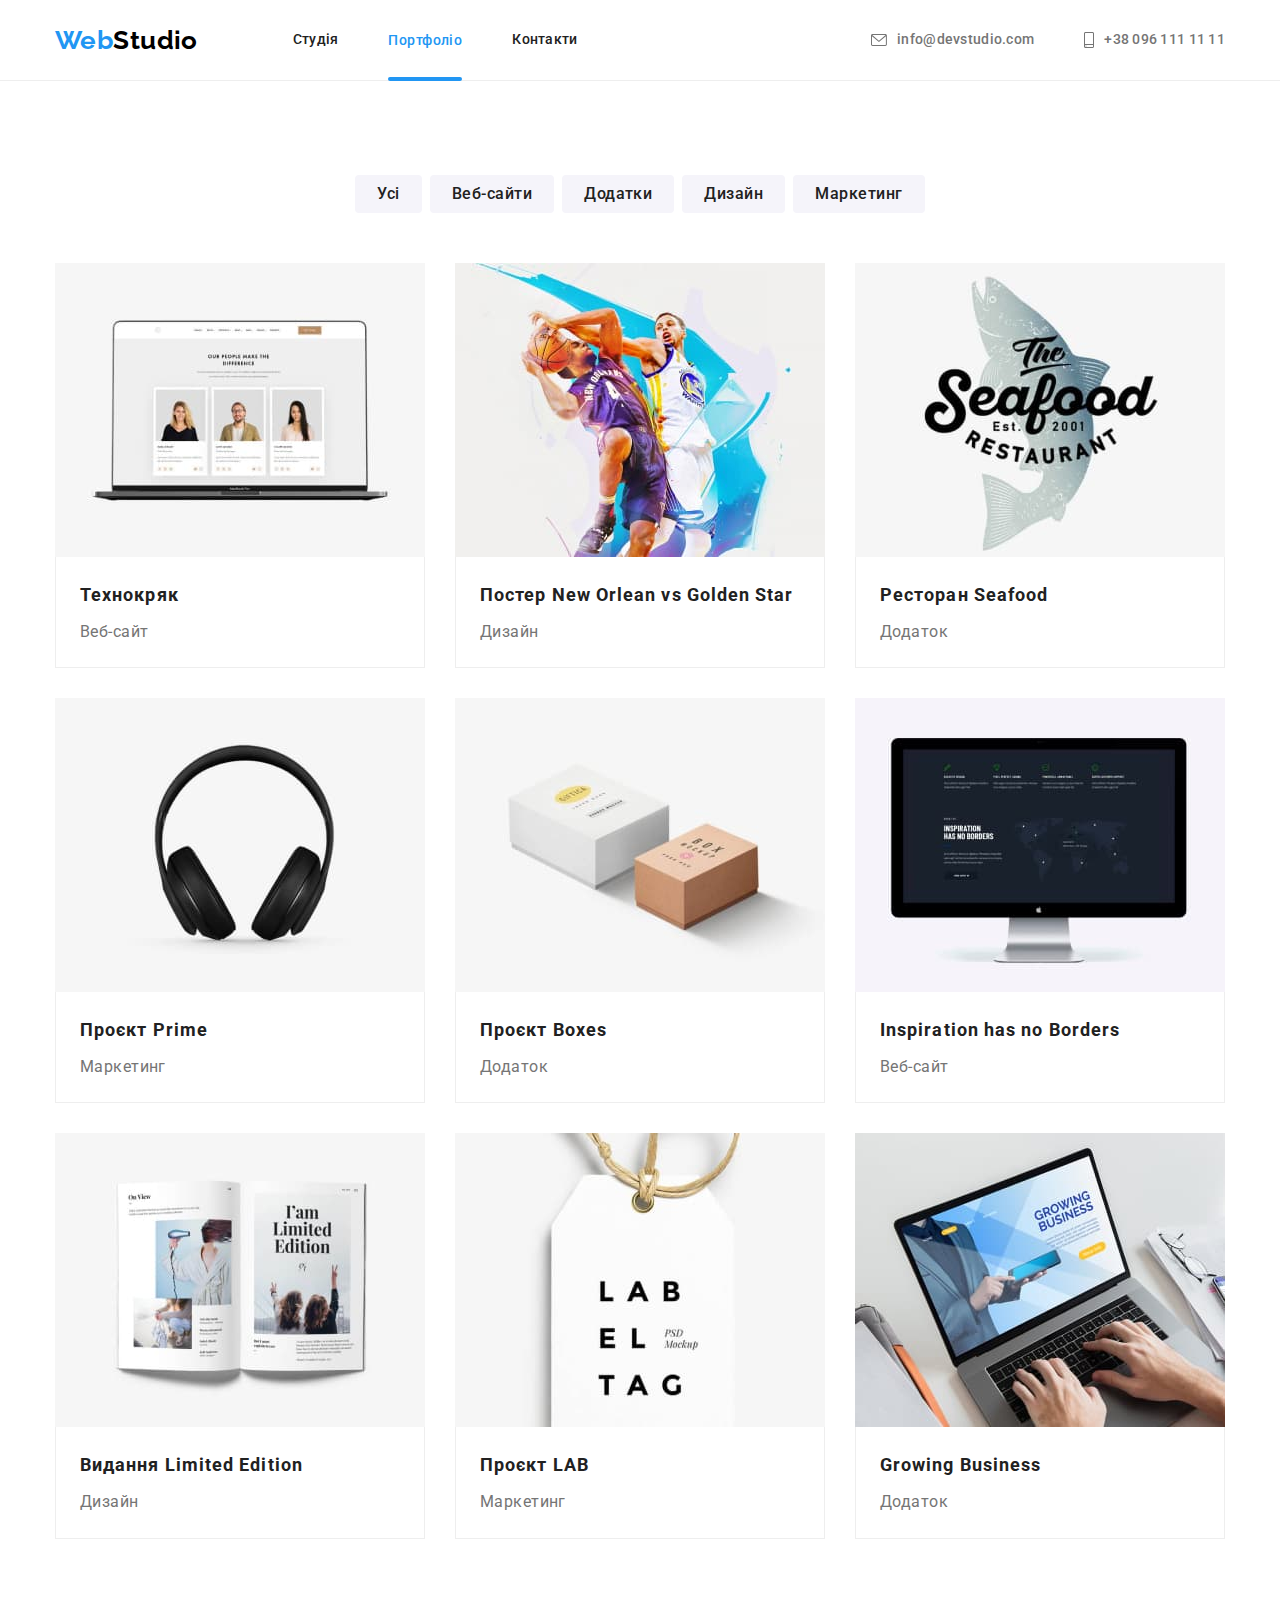
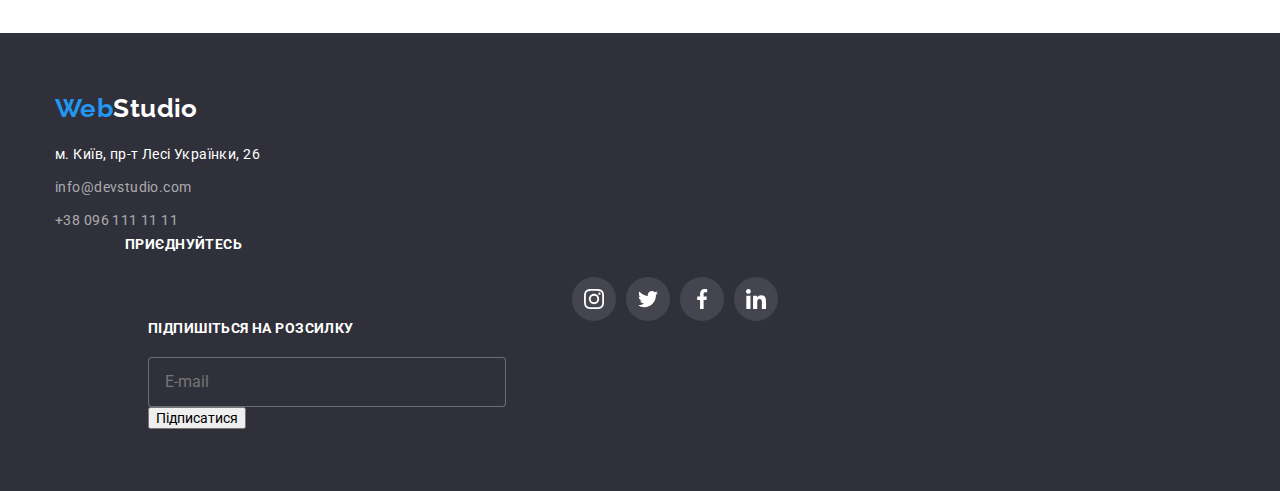
==== portfolio.html @ fa0023bf "mobile addeed" ====
<!DOCTYPE html>
<html lang="uk">
  <head>
    <meta charset="UTF-8" />
    <meta http-equiv="X-UA-Compatible" content="IE=edge" />
    <meta name="viewport" content="width=device-width, initial-scale=1.0" />
    <title>Портфоліо</title>
    <link rel="preconnect" href="https://fonts.googleapis.com" />
    <link rel="preconnect" href="https://fonts.gstatic.com" crossorigin />
    <link
      href="https://fonts.googleapis.com/css2?family=Raleway:wght@700&family=Roboto:wght@400;500;700;900&display=swap"
      rel="stylesheet"
    />
    <link
      rel="stylesheet"
      href="https://cdnjs.cloudflare.com/ajax/libs/modern-normalize/1.1.0/modern-normalize.min.css"
    />
    <link rel="stylesheet" href="./css/main.min.css" />
  </head>

  <body>
    <header class="header-border">
      <div class="container row">
        <nav class="row">
          <a lang="en" href="./index.html" class="logo logo-pad"
          >Web<span class="logo__part">Studio</span></a
          >
          <ul class="navigation list">
            <li class="navigation__item">
              <a href="./index.html" class="navigation__link link">Студія</a>
            </li>
            <li class="navigation__item">
              <a href="./portfolio.html" class="navigation__link--current link">Портфоліо</a>
            </li>
            <li class="navigation__item">
              <a href="#" class="navigation__link link">Контакти</a>
            </li>
          </ul>
        </nav>
        <ul class="list contacts">
          <li class="contacts__item">
            <a href="mailto:info@devstudio.com" class="contacts__link link"
              ><svg class="contacts__icon-envelope">
                <use href="./images/icons.svg#icon-envelope"></use>
                </svg>info@devstudio.com</a>
          </li>
          <li class="contacts__item">
            <a href="tel:+380961111111" class="contacts__link link"
              ><svg class="contacts__icon-smartphone">
                <use href="./images/icons.svg#icon-smartphone"></use>
                </svg>+38 096 111 11 11</a>
          </li>
        </ul>
      </div>
    </header>

    <!-- Main -->

    <main>
      <section class="portfolio-section">
        <div class="container">
          <h1 class="visually-hidden">Портфоліо</h1>

          <ul class="list btns-container">
            <li class="btns-container__btn-gap">
              <button type="button"class="btns-container__portf-btn">Усі</button>
            </li>
            <li class="btns-container__btn-gap">
              <button type="button"class="btns-container__portf-btn">Веб-сайти</button>
            </li>
            <li class="btns-container__btn-gap">
              <button type="button"class="btns-container__portf-btn">Додатки</button>
            </li>
            <li class="btns-container__btn-gap">
              <button type="button"class="btns-container__portf-btn">Дизайн</button>
            </li>
            <li class="btns-container__btn-gap">
              <button type="button"class="btns-container__portf-btn">Маркетинг</button>
            </li>
          </ul>
          <ul class="list cards-container">
            <li class="card-item">
              <a href="#" class="link portfolio-link">
                <div class="portfolio-thumb">
                  <img
                    src="./images/img-portfol/img-1.jpg"
                    alt="Фото проекту веб-сайта"
                    width="370"
                    class="no-gap"/>
                    <div class="portf-overlay">
                    <p>
                      Ресурс пропонує комплексні пропозиції з різним рівнем
                      функціоналу та сервісів. Все це дозволить відвідувачу
                      отримати вичерпні відомості про компанію чи приватну
                      особу.
                    </p></div>
                </div>

                <div class="item-text">
                  <h2 class="portfolio-title">Технокряк</h2>
                  <p class="descript">Веб-сайт</p>
                </div>
              </a>
            </li>
            <li class="card-item">
              <a href="#" class="link portfolio-link">
                <div class="portfolio-thumb">
                  <img
                    src="./images/img-portfol/img-2.jpg"
                    alt="Фото дизайну постера"
                    width="370"
                    class="no-gap"
                  />
                  <div class="portf-overlay">
                    <p>
                      Ресурс пропонує комплексні пропозиції з різним рівнем
                      функціоналу та сервісів. Все це дозволить відвідувачу
                      отримати вичерпні відомості про компанію чи приватну
                      особу.
                    </p>
                  </div>
                </div>
                <div class="item-text">
                  <h2 class="portfolio-title">
                    Постер <span lang="en">New Orlean vs Golden Star</span>
                  </h2>
                  <p class="descript">Дизайн</p>
                </div>
              </a>
            </li>
            <li class="card-item">
              <a href="#" class="link portfolio-link">
                <div class="portfolio-thumb">
                  <img
                    src="./images/img-portfol/img-3.jpg"
                    alt="Фото проекту додатка"
                    width="370"
                    class="no-gap"
                  />
                  <div class="portf-overlay">
                    <p>
                      Ресурс пропонує комплексні пропозиції з різним рівнем
                      функціоналу та сервісів. Все це дозволить відвідувачу
                      отримати вичерпні відомості про компанію чи приватну
                      особу.
                    </p>
                  </div>
                </div>
                <div class="item-text">
                  <h2 class="portfolio-title">
                    Ресторан <span lang="en">Seafood</span>
                  </h2>
                  <p class="descript">Додаток</p>
                </div>
              </a>
            </li>
            <li class="card-item">
              <a href="#" class="link portfolio-link">
                <div class="portfolio-thumb">
                  <img
                    src="./images/img-portfol/img-4.jpg"
                    alt="Фото проекту з маркетингу"
                    width="370"
                    class="no-gap"
                  />
                  <div class="portf-overlay">
                    <p>
                      Ресурс пропонує комплексні пропозиції з різним рівнем
                      функціоналу та сервісів. Все це дозволить відвідувачу
                      отримати вичерпні відомості про компанію чи приватну
                      особу.
                    </p>
                  </div>
                </div>
                <div class="item-text">
                  <h2 class="portfolio-title">
                    Проєкт <span lang="en">Prime</span>
                  </h2>
                  <p class="descript">Маркетинг</p>
                </div>
              </a>
            </li>
            <li class="card-item">
              <a href="#" class="link portfolio-link">
                <div class="portfolio-thumb">
                  <img
                    src="./images/img-portfol/img-5.jpg"
                    alt="Фото проекту додатка"
                    width="370"
                    class="no-gap"
                  />
                  <div class="portf-overlay">
                    <p>
                      Ресурс пропонує комплексні пропозиції з різним рівнем
                      функціоналу та сервісів. Все це дозволить відвідувачу
                      отримати вичерпні відомості про компанію чи приватну
                      особу.
                    </p>
                  </div>
                </div>
                <div class="item-text">
                  <h2 class="portfolio-title">
                    Проєкт <span lang="en">Boxes</span>
                  </h2>
                  <p class="descript">Додаток</p>
                </div>
              </a>
            </li>
            <li class="card-item">
              <a href="#" class="link portfolio-link">
                <div class="portfolio-thumb">
                  <img
                    src="./images/img-portfol/img-6.jpg"
                    alt="Фото проекту веб-сайта"
                    width="370"
                    class="no-gap"
                  />
                  <div class="portf-overlay">
                    <p>
                      Ресурс пропонує комплексні пропозиції з різним рівнем
                      функціоналу та сервісів. Все це дозволить відвідувачу
                      отримати вичерпні відомості про компанію чи приватну
                      особу.
                    </p>
                  </div>
                </div>
                <div class="item-text">
                  <h2 lang="en" class="portfolio-title">
                    Inspiration has no Borders
                  </h2>
                  <p class="descript">Веб-сайт</p>
                </div>
              </a>
            </li>
            <li class="card-item">
              <a href="#" class="link portfolio-link">
                <div class="portfolio-thumb">
                  <img
                    src="./images/img-portfol/img-7.jpg"
                    alt="Фото дизайну видання"
                    width="370"
                    class="no-gap"
                  />
                  <div class="portf-overlay">
                    <p>
                      Ресурс пропонує комплексні пропозиції з різним рівнем
                      функціоналу та сервісів. Все це дозволить відвідувачу
                      отримати вичерпні відомості про компанію чи приватну
                      особу.
                    </p>
                  </div>
                </div>
                <div class="item-text">
                  <h2 class="portfolio-title">
                    Видання <span lang="en">Limited Edition</span>
                  </h2>
                  <p class="descript">Дизайн</p>
                </div>
              </a>
            </li>
            <li class="card-item">
              <a href="#" class="link portfolio-link">
                <div class="portfolio-thumb">
                  <img
                    src="./images/img-portfol/img-8.jpg"
                    alt="Фото проекту з маркетингу"
                    width="370"
                    class="no-gap"
                  />
                  <div class="portf-overlay">
                    <p>
                      Ресурс пропонує комплексні пропозиції з різним рівнем
                      функціоналу та сервісів. Все це дозволить відвідувачу
                      отримати вичерпні відомості про компанію чи приватну
                      особу.
                    </p>
                  </div>
                </div>
                <div class="item-text">
                  <h2 class="portfolio-title">
                    Проєкт <span lang="en">LAB</span>
                  </h2>
                  <p class="descript">Маркетинг</p>
                </div>
              </a>
            </li>
            <li class="card-item">
              <a href="#" class="link portfolio-link">
                <div class="portfolio-thumb">
                  <img
                    src="./images/img-portfol/img-9.jpg"
                    alt="Фото проекту додатка"
                    width="370"
                    class="no-gap"
                  />
                  <div class="portf-overlay">
                    <p>
                      Ресурс пропонує комплексні пропозиції з різним рівнем
                      функціоналу та сервісів. Все це дозволить відвідувачу
                      отримати вичерпні відомості про компанію чи приватну
                      особу.
                    </p>
                  </div>
                </div>
                <div class="item-text">
                  <h2 lang="en" class="portfolio-title">Growing Business</h2>
                  <p class="descript">Додаток</p>
                </div>
              </a>
            </li>
          </ul>
        </div>
        <!-- Заховати заголовок -->
      </section>
    </main>

    <!-- Footer -->
    <footer class="footer-color">
      <div class="container footer-container">
        <div>
          <a lang="en" href="./index.html" class="logo logo-marg"
            >Web<span class="footer-logo-part">Studio</span></a
          >
          <address>
            <ul class="address-list list">
              <li class="address-list__address-marg">
                <a
                  href="https://goo.gl/maps/bjUWmCHVWKpBYmss7"
                  target="_blank"
                  rel="noopener noreferrer nofolow"
                  class="address-list__footer-address link"
                  >м. Київ, пр-т Лесі Українки, 26</a
                >
              </li>
              <li class="address-list__address-marg">
                <a href="mailto:info@devstudio.com" class="address-list__footer-contacts link"
                  >info@devstudio.com</a
                >
              </li>
              <li>
                <a href="tel:+380961111111" class="address-list__footer-contacts link"
                  >+38 096 111 11 11</a
                >
              </li>
            </ul>
          </address>
        </div>
        <div class="icons-position">
          <p class="icons-position__footer-text">приєднуйтесь</p>
          <ul class="icons-position__footer-icons list">
            <li>
              <a href="#" class="icons-position__footer-link"
                ><svg width="20px" height="20px">
                  <use href="./images/icons.svg#icon-instagram"></use></svg>
                </a>
            </li>

            <li>
              <a href="#" class="icons-position__footer-link"
                ><svg width="20px" height="20px">
                  <use href="./images/icons.svg#icon-twitter"></use></svg>
                </a>
            </li>

            <li>
              <a href="#" class="icons-position__footer-link"
                ><svg width="20px" height="20px">
                  <use href="./images/icons.svg#icon-facebook"></use></svg>
                </a>
            </li>

            <li>
              <a href="#" class="icons-position__footer-link"
                ><svg width="20px" height="20px">
                  <use href="./images/icons.svg#icon-linkedin"></use></svg>
                </a>
            </li>
          </ul>
        </div>
        <div class="footer-box">
          <form class="footer-form">
                
        <p class="footer-box__footform-text">підпишіться на розсилку</p>
        <input class="footer-box__footform-input" type="email" name="email" placeholder="E-mail">
    
      <div class="footer-box__sent-btn">
        <button class="footer-box__btn-footform" type="submit">Підписатися</button>
        <svg class="footer-box__sent-icon" width="24" height="24"><use href=./images/modal-icons.svg#icon-send></use></svg>
      </div> 
    
      </form>
        </div> 
      </div>
    </footer>
  </body>
</html>
---- css/main.min.css ----
body{background-color:#fff;color:#757575;font-family:"Roboto",sans-serif;font-size:14px;line-height:1.71;letter-spacing:.03em}.container{padding-left:15px;padding-right:15px;margin-left:auto;margin-right:auto}@media screen and (min-width: 768px){.container{width:768px}}@media screen and (min-width: 1200px){.container{width:1200px}}h1,h2,h3,h4,h5,h6,ul,p{margin:0;padding:0}.list{list-style:none}.link{text-decoration:none;-webkit-transition:color 250ms cubic-bezier(0.4, 0, 0.2, 1);transition:color 250ms cubic-bezier(0.4, 0, 0.2, 1)}.link:hover,.link:focus{color:#2196f3}.visually-hidden{position:absolute;white-space:nowrap;width:1px;height:1px;overflow:hidden;border:0;padding:0;clip:rect(0 0 0 0);-webkit-clip-path:inset(50%);clip-path:inset(50%);margin:-1px}.close-button,.icons-position__footer-icons,.client-link,.team-icons{display:-webkit-box;display:-ms-flexbox;display:flex;-webkit-box-pack:center;-ms-flex-pack:center;justify-content:center;-webkit-box-align:center;-ms-flex-align:center;align-items:center}@media(min-width: 480px){.container{width:480px}}@media screen and (min-width: 768px){.container{width:768px}}@media screen and (min-width: 1200px){.container{width:1200px}}@media screen and (max-width: 767px){.navigation{display:none}}@media screen and (min-width: 768px){.navigation{display:-webkit-box;display:-ms-flexbox;display:flex}.navigation__item:first-child{margin-left:95px}.navigation__item:not(:last-child){margin-right:50px}.navigation__link--current{color:#2196f3;font-weight:500;line-height:1.17;position:relative}.navigation__link--current::after{content:"";left:0;bottom:-1px;position:absolute;width:100%;height:4px;border-radius:2px;background-color:#2196f3}.navigation__link{color:#212121;font-weight:500;line-height:1.14;letter-spacing:.02em}.navigation__link,.navigation__link--current{padding-top:32px;padding-bottom:32px;display:block}}@media screen and (max-width: 1199px){.contacts{display:none}}@media screen and (min-width: 1200px){.contacts{display:-webkit-box;display:-ms-flexbox;display:flex;margin-left:auto;-webkit-box-align:center;-ms-flex-align:center;align-items:center}}.contacts__item+.contacts__item{margin-left:50px}.contacts__link{color:#757575;font-weight:500;line-height:1.14;letter-spacing:.02em;padding-top:32px;padding-bottom:32px;display:-webkit-box;display:-ms-flexbox;display:flex;-webkit-box-align:center;-ms-flex-align:center;align-items:center}.contacts__icon-envelope,.contacts__icon-smartphone{fill:#757575;margin-right:10px}.contacts__icon-envelope{width:16px;height:12px}.contacts__icon-smartphone{width:10px;height:16px}.contacts__link svg{-webkit-transition:fill 250ms cubic-bezier(0.4, 0, 0.2, 1);transition:fill 250ms cubic-bezier(0.4, 0, 0.2, 1)}.contacts__link:hover svg,.contacts__link:focus svg{fill:#2196f3}.header-border{border-bottom:1px solid #eee}.row{display:-webkit-box;display:-ms-flexbox;display:flex;-webkit-box-align:center;-ms-flex-align:center;align-items:center}.logo{color:#2196f3;font-family:"Raleway",sans-serif;font-size:26px;line-height:1.19;font-weight:700;text-decoration:none}.logo__pad{padding-top:24px;padding-bottom:25px}.logo-marg{display:inline-block;margin-bottom:20px}.logo__part{color:#000}.footer-logo-part{color:#fff}.hero__overlay{background-color:#c4c4c4;background-image:-webkit-gradient(linear, left top, right top, from(rgba(47, 48, 58, 0.4)), to(rgba(47, 48, 58, 0.4))),url(../images/img-studio/hero-img.jpg);background-image:linear-gradient(to right, rgba(47, 48, 58, 0.4), rgba(47, 48, 58, 0.4)),url(../images/img-studio/hero-img.jpg);background-size:cover;background-repeat:no-repeat;background-position:center;text-align:center;margin-left:auto;margin-right:auto;padding-top:118px;padding-bottom:118px;width:100%}@media screen and (min-width: 1200px){.hero__overlay{max-width:1600px;padding-top:200px;padding-bottom:200px}}.hero__title{color:#fff;font-weight:900;letter-spacing:.06em;text-transform:uppercase;margin-left:auto;margin-right:auto;font-size:26px;line-height:1.62;max-width:360px;margin-bottom:30px}@media screen and (min-width: 768px){.hero__title{max-width:360px}}@media screen and (min-width: 1200px){.hero__title{font-size:44px;line-height:1.36;max-width:696px}}.hero__button{display:inline-block;min-width:200px;border:none;border-radius:4px;padding:10px 24px;background-color:#2196f3;color:#fff;font-family:inherit;font-weight:700;letter-spacing:.06em;font-size:16px;line-height:1.88;cursor:pointer;-webkit-transition:background-color 250ms cubic-bezier(0.4, 0, 0.2, 1);transition:background-color 250ms cubic-bezier(0.4, 0, 0.2, 1)}@media screen and (min-width: 1200px){.hero__button{min-width:216px;padding:10px 32px}}hero__button:hover,hero__button:focus{background-color:#188ce8}.pref-section{padding-top:60px}@media screen and (min-width: 1200px){.pref-section{padding-top:94px}}.section-title{color:#212121;font-weight:700;text-align:center;font-size:28px;line-height:1.18}@media screen and (min-width: 1200px){.section-title{font-size:36px;line-height:1.17}}@media screen and (min-width: 768px){.pref-container{display:-webkit-box;display:-ms-flexbox;display:flex;-ms-flex-wrap:wrap;flex-wrap:wrap;margin:-15px}}@media screen and (min-width: 1200px){.pref-container{width:1200px}}@media screen and (max-width: 1199px){.pref-container{margin-bottom:60px}}@media screen and (min-width: 768px){.pref-container__item{-ms-flex-preferred-size:calc((100% - 60px)/2);flex-basis:calc((100% - 60px)/2);background-color:#fff;margin:15px}}@media screen and (min-width: 1200px){.pref-container__item{-ms-flex-preferred-size:calc((100% - 120px)/4);flex-basis:calc((100% - 120px)/4);background-color:#fff}}@media screen and (max-width: 767px){.pref-container__item:not(:last-child){margin-bottom:30px}}.pref-container__thumb{display:block;width:450px;height:120px;border-radius:4px;padding:25px 190px;margin-bottom:30px;background-color:#f5f4fa}@media screen and (min-width: 768px){.pref-container__thumb{padding:25px 142px;width:354px}}@media screen and (min-width: 1200px){.pref-container__thumb{padding:25px 100px;width:270px}}.pref-container__title{color:#212121;font-weight:700;line-height:1.14;text-transform:uppercase;margin-bottom:10px}@media screen and (max-width: 1199px){.act-section{display:none}}.section{padding-top:94px;padding-bottom:94px}.act-container{display:-webkit-box;display:-ms-flexbox;display:flex}.title-gap{margin-bottom:50px}.no-gap{display:block}.pics-descr{padding-top:30px;padding-bottom:30px}.act-item{-ms-flex-preferred-size:calc((100% - 60px)/3);flex-basis:calc((100% - 60px)/3)}.act-item:not(:last-child){margin-right:30px}.activity-thumb{position:relative}.activity-thumb::before{position:absolute;display:inline-block;content:"";height:70px;left:0;bottom:0;background-color:rgba(47,48,58,.8)}.overlay-text{position:absolute;left:0;bottom:0;width:100%;display:-webkit-box;display:-ms-flexbox;display:flex;-webkit-box-pack:center;-ms-flex-pack:center;justify-content:center;padding:27px;font-weight:700;line-height:1.17;text-transform:uppercase;color:#fff}.team-section{background-color:#f5f4fa;padding-top:94px;padding-bottom:94px}.pref-container__team-title,.pref-container__card-text{font-size:16px;line-height:1.19;text-align:center;margin:0}@media screen and (min-width: 768px){.pref-container__team-title,.pref-container__card-text{font-size:16px;line-height:1.17}}.pref-container__team-title__team-title,.pref-container__card-text__team-title{color:#212121;font-weight:500}.pref-container__team-title__card-shadow,.pref-container__card-text__card-shadow{-webkit-box-shadow:0px 1px 3px rgba(0,0,0,.12),0px 1px 1px rgba(0,0,0,.14),0px 2px 1px rgba(0,0,0,.2);box-shadow:0px 1px 3px rgba(0,0,0,.12),0px 1px 1px rgba(0,0,0,.14),0px 2px 1px rgba(0,0,0,.2);border-radius:0px 0px 4px 4px}.pref-container__team-title__card-text,.pref-container__card-text__card-text{margin-top:10px}.team-icons{gap:10px;margin-top:16px}.team-icons__social-link{display:block;width:44px;height:44px;fill:#afb1b8;border:none;border-radius:50%;padding:12px;-webkit-transition:fill 250ms cubic-bezier(0.4, 0, 0.2, 1),background-color 250ms cubic-bezier(0.4, 0, 0.2, 1);transition:fill 250ms cubic-bezier(0.4, 0, 0.2, 1),background-color 250ms cubic-bezier(0.4, 0, 0.2, 1)}.team-icons__social-link:hover,.team-icons__social-link:focus{background-color:#2196f3;fill:#fff}.clients-container{display:-webkit-box;display:-ms-flexbox;display:flex;-ms-flex-wrap:wrap;flex-wrap:wrap;-webkit-box-pack:center;-ms-flex-pack:center;justify-content:center;-webkit-box-align:center;-ms-flex-align:center;align-items:center;gap:30px}@media screen and (min-width: 1200px){.clients-container{-ms-flex-wrap:nowrap;flex-wrap:nowrap}}.client-link{fill:#afb1b8;padding:16px 32px;background-color:#fff;border-radius:4px;border:1px solid #afb1b8;-webkit-transition:fill 250ms cubic-bezier(0.4, 0, 0.2, 1),border-color 250ms cubic-bezier(0.4, 0, 0.2, 1);transition:fill 250ms cubic-bezier(0.4, 0, 0.2, 1),border-color 250ms cubic-bezier(0.4, 0, 0.2, 1);width:210px;height:92px}@media screen and (min-width: 768px){.client-link{width:226px;-ms-flex-wrap:wrap;flex-wrap:wrap}}@media screen and (min-width: 1200px){.client-link{width:170px}}.client-link:hover,.client-link:focus{fill:#2196f3;border-color:#2196f3}.footer-color{background-color:#2f303a;padding-top:60px;padding-bottom:60px}.footer-container{-webkit-box-align:baseline;-ms-flex-align:baseline;align-items:baseline}.address-list__address-marg{display:block;margin-bottom:9px}.address-list__footer-address{color:#fff;font-style:normal}.address-list__footer-contacts{color:rgba(255,255,255,.6);line-height:1.71;font-style:normal}.subsection-title{font-size:14px;line-height:1.14;font-weight:700;color:#212121;text-transform:uppercase}.icons-position{margin-left:70px}.icons-position__footer-text{text-transform:uppercase;font-weight:700;color:#fff;margin-bottom:20px}.icons-position__footer-icons{gap:10px;margin-top:16px}.icons-position__footer-link{display:block;width:44px;height:44px;fill:#fff;background-color:rgba(255,255,255,.1);border:none;border-radius:50%;padding:12px;-webkit-transition:background-color 250ms cubic-bezier(0.4, 0, 0.2, 1);transition:background-color 250ms cubic-bezier(0.4, 0, 0.2, 1)}.icons-position__footer-link:hover,.icons-position__footer-link:focus{background-color:#2196f3}.footer-box{margin-left:93px}.footer-box__footform-text{display:block;text-transform:uppercase;color:#fff;font-weight:700;line-height:1.14;margin-bottom:20px}.footer-box__footform-input{display:inline-block;width:358px;border-radius:4px;padding:14px 16px;font-size:16px;line-height:1.25;color:#fff;background-color:#2f303a;border:1px solid rgba(255,255,255,.3);-webkit-transition:outline 250ms cubic-bezier(0.4, 0, 0.2, 1),border-color 250ms cubic-bezier(0.4, 0, 0.2, 1);transition:outline 250ms cubic-bezier(0.4, 0, 0.2, 1),border-color 250ms cubic-bezier(0.4, 0, 0.2, 1)}.footer-box__footform-input:hover,.footer-box__footform-input:focus{background-color:#2f303a;color:#2196f3;border-color:#2196f3;outline:#2196f3}.footer-box__footform-input:placeholder{font-size:16px;line-height:1.25;color:rgba(255,255,255,.6)}.footer-box__sent-icon{fill:#fff;position:absolute;top:12px;right:28px}.footer-box__btn-footform:hover,.footer-box__btn-footform:focus{background-color:#188ce8}.backdrop{position:fixed;top:0;left:0;width:100%;height:100%;background-color:rgba(0,0,0,.2);opacity:1;-webkit-transform:scale(1);transform:scale(1);-webkit-transition:opacity 250ms cubic-bezier(0.4, 0, 0.2, 1),-webkit-transform 250ms cubic-bezier(0.4, 0, 0.2, 1);transition:opacity 250ms cubic-bezier(0.4, 0, 0.2, 1),-webkit-transform 250ms cubic-bezier(0.4, 0, 0.2, 1);transition:opacity 250ms cubic-bezier(0.4, 0, 0.2, 1),transform 250ms cubic-bezier(0.4, 0, 0.2, 1);transition:opacity 250ms cubic-bezier(0.4, 0, 0.2, 1),transform 250ms cubic-bezier(0.4, 0, 0.2, 1),-webkit-transform 250ms cubic-bezier(0.4, 0, 0.2, 1)}.backdrop.is-hidden{opacity:0;pointer-events:none;-webkit-transform:scale(0.3);transform:scale(0.3)}.modal{position:absolute;top:50%;left:50%;-webkit-transform:translate(-50%, -50%);transform:translate(-50%, -50%);min-width:528px;min-height:581px;border-radius:4px;padding:40px;background-color:#fff;-webkit-box-shadow:0px 1px 3px rgba(0,0,0,.12),0px 1px 1px rgba(0,0,0,.14),0px 2px 1px rgba(0,0,0,.2);box-shadow:0px 1px 3px rgba(0,0,0,.12),0px 1px 1px rgba(0,0,0,.14),0px 2px 1px rgba(0,0,0,.2)}.close-button{position:absolute;border-radius:50%;border-color:rgba(0,0,0,.1);cursor:pointer;height:30px;width:30px;top:8px;right:8px;background-color:rgba(0,0,0,0);-webkit-transition:fill 250ms cubic-bezier(0.4, 0, 0.2, 1);transition:fill 250ms cubic-bezier(0.4, 0, 0.2, 1)}.close-button:hover,.close-button:focus{fill:#2196f3}.form{width:448px;margin-left:auto;margin-right:auto;display:-webkit-box;display:-ms-flexbox;display:flex;-webkit-box-orient:vertical;-webkit-box-direction:normal;-ms-flex-direction:column;flex-direction:column}.form-title{display:block;font-weight:700;font-size:20px;line-height:1.15;text-align:center;margin-bottom:12px;color:#212121}.form-field{display:-webkit-box;display:-ms-flexbox;display:flex;-webkit-box-orient:vertical;-webkit-box-direction:normal;-ms-flex-direction:column;flex-direction:column}.form-label{margin-bottom:4px;margin-left:0;font-size:12px;line-height:1.17;letter-spacing:.01em;color:#757575}.input-wrap{position:relative;height:40px;margin-bottom:10px}.form-field input{position:relative;display:block;margin:0;width:448px;padding-top:11px;padding-bottom:11px;padding-left:42px;border-radius:4px;border:1px solid rgba(33,33,33,.2);-webkit-transition:border-color 250ms cubic-bezier(0.4, 0, 0.2, 1);transition:border-color 250ms cubic-bezier(0.4, 0, 0.2, 1);-webkit-transition:fill 250ms cubic-bezier(0.4, 0, 0.2, 1);transition:fill 250ms cubic-bezier(0.4, 0, 0.2, 1);margin-bottom:10px}.svg-item{position:absolute;top:50%;left:15px;-webkit-transform:translateY(-50%);transform:translateY(-50%);-webkit-transition:fill 250ms cubic-bezier(0.4, 0, 0.2, 1);transition:fill 250ms cubic-bezier(0.4, 0, 0.2, 1)}.form-field:hover input,.form-field:hover textarea,.form-field:focus-within input,.form-field:focus-within textarea{border-color:#2196f3;outline:#2196f3}.form-field:hover .svg-item,.form-field:focus-within .svg-item{fill:#2196f3;cursor:pointer}.textarea{display:block;padding:12px 16px;width:448px;height:120px;resize:none;font-size:12px;letter-spacing:.01em;border-radius:4px;border:1px solid rgba(33,33,33,.2);-webkit-transition:border-color 250ms cubic-bezier(0.4, 0, 0.2, 1);transition:border-color 250ms cubic-bezier(0.4, 0, 0.2, 1)}.form-field textarea::-webkit-input-placeholder{font-size:12px;line-height:1.17;letter-spacing:.01em;color:rgba(117,117,117,.5)}.form-field textarea::-moz-placeholder{font-size:12px;line-height:1.17;letter-spacing:.01em;color:rgba(117,117,117,.5)}.form-field textarea:-ms-input-placeholder{font-size:12px;line-height:1.17;letter-spacing:.01em;color:rgba(117,117,117,.5)}.form-field textarea::-ms-input-placeholder{font-size:12px;line-height:1.17;letter-spacing:.01em;color:rgba(117,117,117,.5)}.form-field textarea::placeholder{font-size:12px;line-height:1.17;letter-spacing:.01em;color:rgba(117,117,117,.5)}.check-field{display:-webkit-box;display:-ms-flexbox;display:flex;-webkit-box-align:center;-ms-flex-align:center;align-items:center;margin-left:0}.checkbox-label{display:-webkit-box;display:-ms-flexbox;display:flex;-webkit-box-align:center;-ms-flex-align:center;align-items:center;-ms-flex-preferred-size:448px;flex-basis:448px;margin:20px 15px 30px}.icon{display:inline-block;width:16px;height:15px}.checkbox+.icon{width:16px;height:15px;background-image:url("../images/img-studio/check-border.svg");background-size:contain;background-origin:border-box;margin-right:7px}.checkbox:checked+.icon{border-color:#2196f3;background-color:#2196f3;background-image:url("../images/img-studio/icon-check.svg");background-size:contain;background-origin:border-box;border-radius:2px;background-position:50% 50%}.agreement{color:#2196f3;margin-left:6px}.btn-submit{display:inline-block;min-width:200px;margin-left:auto;margin-right:auto;background-color:#2196f3;color:#fff;border:none;padding:10px 52px;font-weight:700;font-size:16px;line-height:1.87;text-align:center;letter-spacing:.06em;-webkit-box-shadow:0px 4px 4px rgba(0,0,0,.15);box-shadow:0px 4px 4px rgba(0,0,0,.15);border-radius:4px;cursor:pointer}.portfolio-section{padding-top:94px;padding-bottom:94px}.btns-container{display:-webkit-box;display:-ms-flexbox;display:flex;-webkit-box-pack:center;-ms-flex-pack:center;justify-content:center;margin-bottom:50px}.btns-container__btn-gap:not(:last-child){margin-right:8px}.btns-container__portf-btn{display:inline-block;background:#f5f4fa;color:#212121;font-family:inherit;font-weight:500;letter-spacing:.03em;font-size:16px;line-height:1.62;text-align:center;cursor:pointer;padding:6px 22px;border:none;border-radius:4px;-webkit-transition:color 250ms cubic-bezier(0.4, 0, 0.2, 1),background-color 250ms cubic-bezier(0.4, 0, 0.2, 1),-webkit-box-shadow 250ms cubic-bezier(0.4, 0, 0.2, 1);transition:color 250ms cubic-bezier(0.4, 0, 0.2, 1),background-color 250ms cubic-bezier(0.4, 0, 0.2, 1),-webkit-box-shadow 250ms cubic-bezier(0.4, 0, 0.2, 1);transition:color 250ms cubic-bezier(0.4, 0, 0.2, 1),background-color 250ms cubic-bezier(0.4, 0, 0.2, 1),box-shadow 250ms cubic-bezier(0.4, 0, 0.2, 1);transition:color 250ms cubic-bezier(0.4, 0, 0.2, 1),background-color 250ms cubic-bezier(0.4, 0, 0.2, 1),box-shadow 250ms cubic-bezier(0.4, 0, 0.2, 1),-webkit-box-shadow 250ms cubic-bezier(0.4, 0, 0.2, 1)}.btns-container__portf-btn:hover,.btns-container__portf-btn:focus{background-color:#2196f3;color:#fff;-webkit-box-shadow:0px 3px 1px rgba(0,0,0,.1),0px 1px 2px rgba(0,0,0,.08),0px 2px 2px rgba(0,0,0,.12);box-shadow:0px 3px 1px rgba(0,0,0,.1),0px 1px 2px rgba(0,0,0,.08),0px 2px 2px rgba(0,0,0,.12)}.cards-container{display:-webkit-box;display:-ms-flexbox;display:flex;-ms-flex-wrap:wrap;flex-wrap:wrap;padding:0;margin:0}.card-item{-ms-flex-preferred-size:370px;flex-basis:370px;margin-right:30px;margin-bottom:30px}.card-item:nth-child(3n){margin-right:0}.card-item:nth-last-child(-n+3){margin-bottom:0}.portfolio-thumb{position:relative;overflow:hidden}.portf-overlay{position:absolute;left:0;bottom:-100%;width:100%;height:100%;padding:63px 24px;font-size:18px;line-height:1.55;color:#fff;background-color:rgba(33,150,243,.9);-webkit-transform:translateY(100%);transform:translateY(100%);-webkit-transition:-webkit-transform 250ms cubic-bezier(0.4, 0, 0.2, 1);transition:-webkit-transform 250ms cubic-bezier(0.4, 0, 0.2, 1);transition:transform 250ms cubic-bezier(0.4, 0, 0.2, 1);transition:transform 250ms cubic-bezier(0.4, 0, 0.2, 1), -webkit-transform 250ms cubic-bezier(0.4, 0, 0.2, 1)}.portfolio-link{-webkit-transition:-webkit-box-shadow 250ms cubic-bezier(0.4, 0, 0.2, 1);transition:-webkit-box-shadow 250ms cubic-bezier(0.4, 0, 0.2, 1);transition:box-shadow 250ms cubic-bezier(0.4, 0, 0.2, 1);transition:box-shadow 250ms cubic-bezier(0.4, 0, 0.2, 1), -webkit-box-shadow 250ms cubic-bezier(0.4, 0, 0.2, 1)}.portfolio-link:hover,.portfolio-link:focus{display:block;-webkit-box-shadow:0px 1px 1px rgba(0,0,0,.12),0px 4px 4px rgba(0,0,0,.06),1px 4px 6px rgba(0,0,0,.16);box-shadow:0px 1px 1px rgba(0,0,0,.12),0px 4px 4px rgba(0,0,0,.06),1px 4px 6px rgba(0,0,0,.16)}.portfolio-link:hover .portf-overlay,.portfolio-link:focus .portf-overlay{-webkit-transform:translateY(0);transform:translateY(0);bottom:0}.item-text{padding:20px 24px;border:1px solid #eee;border-top:none}.portfolio-title{color:#212121;font-size:18px;line-height:2;font-weight:700;letter-spacing:.06em}.descript{color:#757575;font-size:16px;line-height:1.88;margin-top:4px}/*# sourceMappingURL=main.min.css.map */
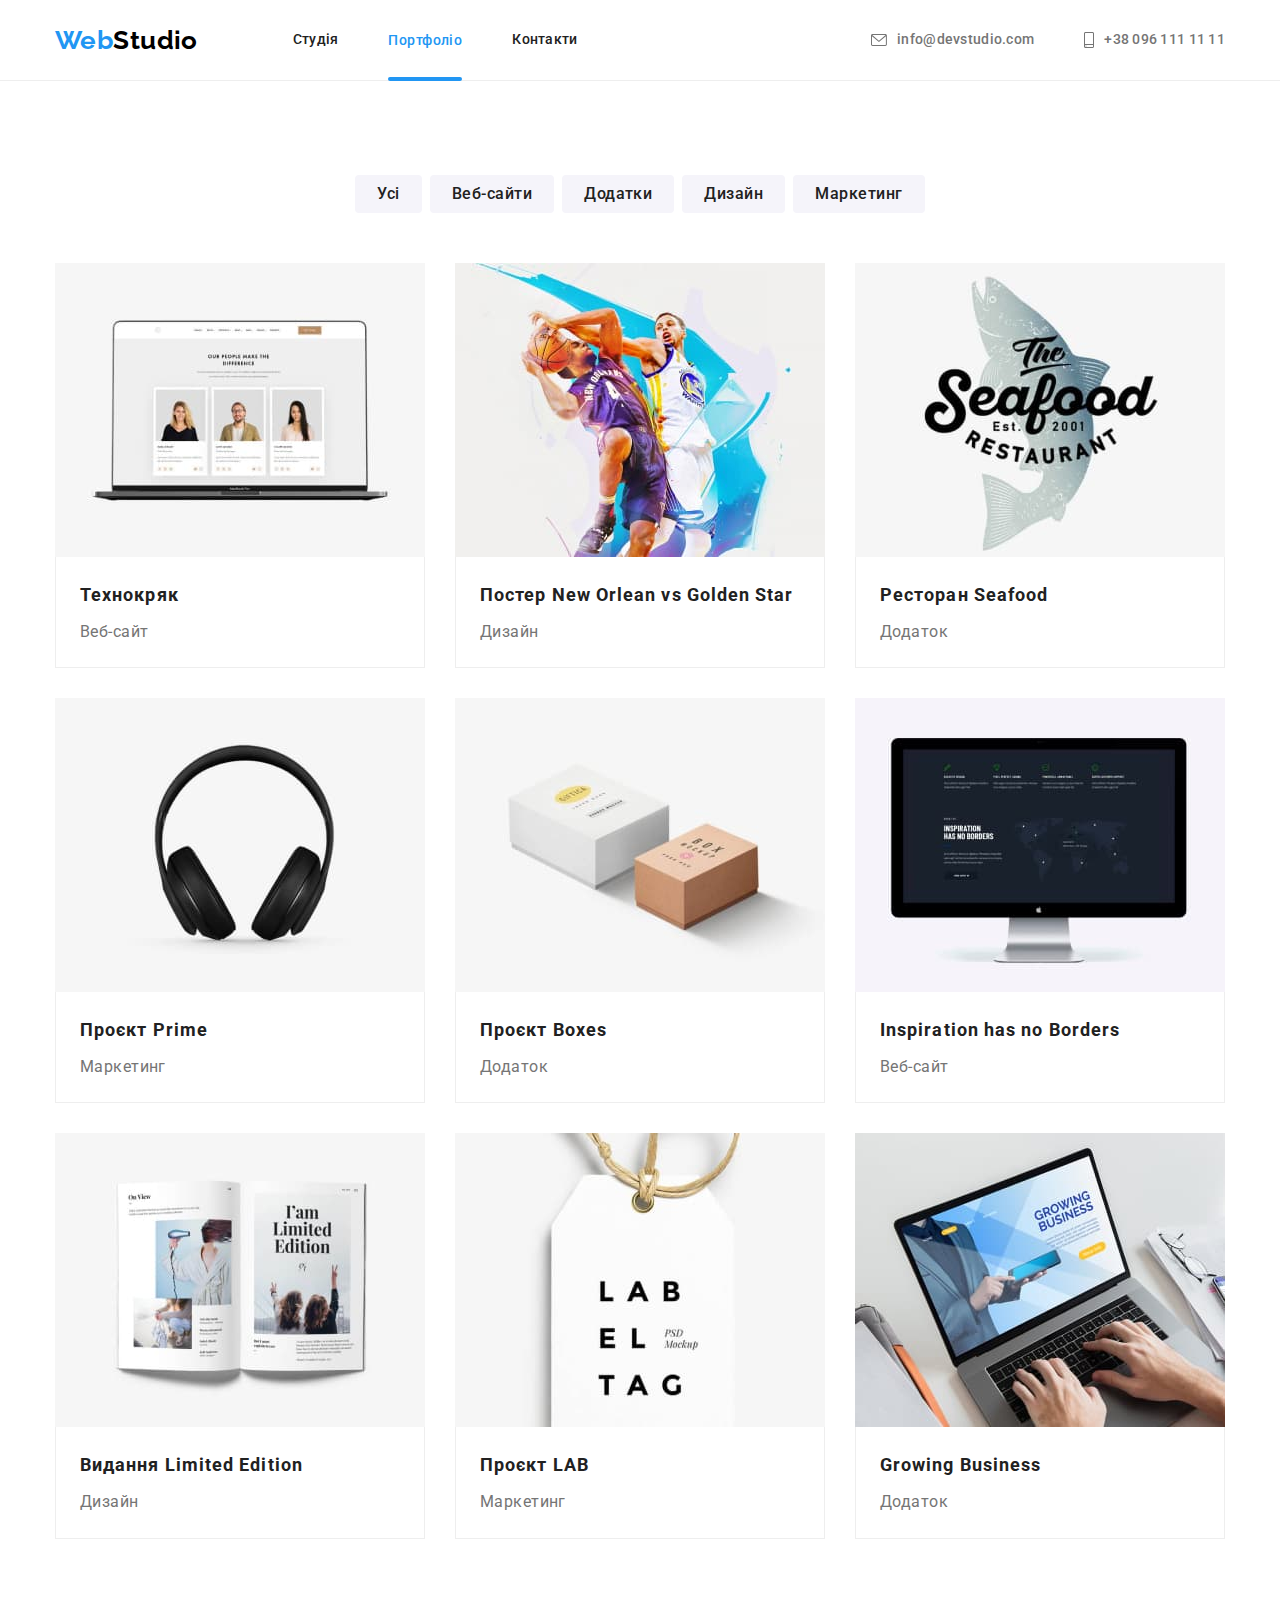
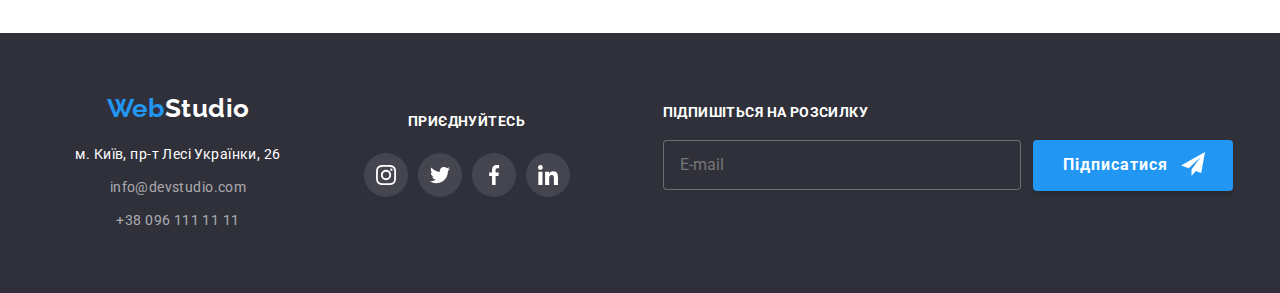
==== commit 4074cc3a: "adaptive addeed" ====
--- a/portfolio.html
+++ b/portfolio.html
@@ -85,7 +85,6 @@
                   <img
                     src="./images/img-portfol/img-1.jpg"
                     alt="Фото проекту веб-сайта"
-                    width="370"
                     class="no-gap"/>
                     <div class="portf-overlay">
                     <p>
@@ -108,7 +107,7 @@
                   <img
                     src="./images/img-portfol/img-2.jpg"
                     alt="Фото дизайну постера"
-                    width="370"
+                   
                     class="no-gap"
                   />
                   <div class="portf-overlay">
@@ -134,7 +133,7 @@
                   <img
                     src="./images/img-portfol/img-3.jpg"
                     alt="Фото проекту додатка"
-                    width="370"
+                    
                     class="no-gap"
                   />
                   <div class="portf-overlay">
@@ -160,7 +159,7 @@
                   <img
                     src="./images/img-portfol/img-4.jpg"
                     alt="Фото проекту з маркетингу"
-                    width="370"
+                    
                     class="no-gap"
                   />
                   <div class="portf-overlay">
@@ -186,7 +185,7 @@
                   <img
                     src="./images/img-portfol/img-5.jpg"
                     alt="Фото проекту додатка"
-                    width="370"
+                   
                     class="no-gap"
                   />
                   <div class="portf-overlay">
@@ -212,7 +211,7 @@
                   <img
                     src="./images/img-portfol/img-6.jpg"
                     alt="Фото проекту веб-сайта"
-                    width="370"
+                    
                     class="no-gap"
                   />
                   <div class="portf-overlay">
@@ -238,7 +237,7 @@
                   <img
                     src="./images/img-portfol/img-7.jpg"
                     alt="Фото дизайну видання"
-                    width="370"
+                    
                     class="no-gap"
                   />
                   <div class="portf-overlay">
@@ -264,7 +263,7 @@
                   <img
                     src="./images/img-portfol/img-8.jpg"
                     alt="Фото проекту з маркетингу"
-                    width="370"
+                    
                     class="no-gap"
                   />
                   <div class="portf-overlay">
@@ -290,7 +289,7 @@
                   <img
                     src="./images/img-portfol/img-9.jpg"
                     alt="Фото проекту додатка"
-                    width="370"
+                    
                     class="no-gap"
                   />
                   <div class="portf-overlay">
@@ -317,80 +316,83 @@
     <!-- Footer -->
     <footer class="footer-color">
       <div class="container footer-container">
-        <div>
-          <a lang="en" href="./index.html" class="logo logo-marg"
-            >Web<span class="footer-logo-part">Studio</span></a
-          >
-          <address>
-            <ul class="address-list list">
-              <li class="address-list__address-marg">
-                <a
-                  href="https://goo.gl/maps/bjUWmCHVWKpBYmss7"
-                  target="_blank"
-                  rel="noopener noreferrer nofolow"
-                  class="address-list__footer-address link"
-                  >м. Київ, пр-т Лесі Українки, 26</a
-                >
-              </li>
-              <li class="address-list__address-marg">
-                <a href="mailto:info@devstudio.com" class="address-list__footer-contacts link"
-                  >info@devstudio.com</a
-                >
-              </li>
-              <li>
-                <a href="tel:+380961111111" class="address-list__footer-contacts link"
-                  >+38 096 111 11 11</a
-                >
-              </li>
-            </ul>
-          </address>
+        <div class="tablet-flex">
+          <div class="footer-block">
+              <a lang="en" href="./index.html" class="logo logo-marg"
+                >Web<span class="footer-logo-part">Studio</span></a
+              >
+              <address>
+                <ul class="address-list list">
+                  <li class="address-list__address-marg">
+                    <a
+                      href="https://goo.gl/maps/bjUWmCHVWKpBYmss7"
+                      target="_blank"
+                      rel="noopener noreferrer nofolow"
+                      class="address-list__footer-address link"
+                      >м. Київ, пр-т Лесі Українки, 26</a
+                    >
+                  </li>
+                  <li class="address-list__address-marg">
+                    <a href="mailto:info@devstudio.com" class="address-list__footer-contacts link"
+                      >info@devstudio.com</a
+                    >
+                  </li>
+                  <li>
+                    <a href="tel:+380961111111" class="address-list__footer-contacts link"
+                      >+38 096 111 11 11</a
+                    >
+                  </li>
+                </ul>
+              </address>
+          </div>
+            <div class="icons-position">  
+              <p class="icons-position__footer-text">приєднуйтесь</p>
+              <ul class="icons-position__footer-icons list">
+                <li>
+                  <a href="#" class="icons-position__footer-link"
+                    ><svg width="20px" height="20px">
+                      <use
+                        href="./images/icons.svg#icon-instagram"
+                      ></use></svg></a>
+                </li>
+    
+                <li>
+                  <a href="#" class="icons-position__footer-link"
+                    ><svg width="20px" height="20px">
+                      <use href="./images/icons.svg#icon-twitter"></use></svg></a>
+                </li>
+    
+                <li>
+                  <a href="#" class="icons-position__footer-link"
+                    ><svg width="20px" height="20px">
+                      <use href="./images/icons.svg#icon-facebook"></use></svg></a>
+                </li>
+    
+                <li>
+                  <a href="#" class="icons-position__footer-link"
+                    ><svg width="20px" height="20px">
+                      <use href="./images/icons.svg#icon-linkedin"></use></svg></a>
+                </li>
+              </ul>
+            </div>
         </div>
-        <div class="icons-position">
-          <p class="icons-position__footer-text">приєднуйтесь</p>
-          <ul class="icons-position__footer-icons list">
-            <li>
-              <a href="#" class="icons-position__footer-link"
-                ><svg width="20px" height="20px">
-                  <use href="./images/icons.svg#icon-instagram"></use></svg>
-                </a>
-            </li>
-
-            <li>
-              <a href="#" class="icons-position__footer-link"
-                ><svg width="20px" height="20px">
-                  <use href="./images/icons.svg#icon-twitter"></use></svg>
-                </a>
-            </li>
-
-            <li>
-              <a href="#" class="icons-position__footer-link"
-                ><svg width="20px" height="20px">
-                  <use href="./images/icons.svg#icon-facebook"></use></svg>
-                </a>
-            </li>
-
-            <li>
-              <a href="#" class="icons-position__footer-link"
-                ><svg width="20px" height="20px">
-                  <use href="./images/icons.svg#icon-linkedin"></use></svg>
-                </a>
-            </li>
-          </ul>
-        </div>
-        <div class="footer-box">
-          <form class="footer-form">
-                
-        <p class="footer-box__footform-text">підпишіться на розсилку</p>
-        <input class="footer-box__footform-input" type="email" name="email" placeholder="E-mail">
-    
-      <div class="footer-box__sent-btn">
-        <button class="footer-box__btn-footform" type="submit">Підписатися</button>
-        <svg class="footer-box__sent-icon" width="24" height="24"><use href=./images/modal-icons.svg#icon-send></use></svg>
-      </div> 
-    
-      </form>
+        <form class="footer-box">
+            
+          <p class="footer-box__footform-text">підпишіться на розсилку</p>
+          <div class="footer-box__flex"><input class="footer-box__footform-input" type="email" name="email" placeholder="E-mail">
+      
+            <div class="footer-box__sent-btn">
+          <button class="footer-box__btn-footform" type="submit">Підписатися</button>
+          <svg class="footer-box__sent-icon" width="24" height="24"><use href=./images/modal-icons.svg#icon-send></use></svg>
+            </div>
+          </div>
+          
+        </form>
+
         </div> 
-      </div>
+      
+
     </footer>
+
   </body>
 </html>
--- a/css/main.min.css
+++ b/css/main.min.css
@@ -1 +1 @@
-body{background-color:#fff;color:#757575;font-family:"Roboto",sans-serif;font-size:14px;line-height:1.71;letter-spacing:.03em}.container{padding-left:15px;padding-right:15px;margin-left:auto;margin-right:auto}@media screen and (min-width: 768px){.container{width:768px}}@media screen and (min-width: 1200px){.container{width:1200px}}h1,h2,h3,h4,h5,h6,ul,p{margin:0;padding:0}.list{list-style:none}.link{text-decoration:none;-webkit-transition:color 250ms cubic-bezier(0.4, 0, 0.2, 1);transition:color 250ms cubic-bezier(0.4, 0, 0.2, 1)}.link:hover,.link:focus{color:#2196f3}.visually-hidden{position:absolute;white-space:nowrap;width:1px;height:1px;overflow:hidden;border:0;padding:0;clip:rect(0 0 0 0);-webkit-clip-path:inset(50%);clip-path:inset(50%);margin:-1px}.close-button,.icons-position__footer-icons,.client-link,.team-icons{display:-webkit-box;display:-ms-flexbox;display:flex;-webkit-box-pack:center;-ms-flex-pack:center;justify-content:center;-webkit-box-align:center;-ms-flex-align:center;align-items:center}@media(min-width: 480px){.container{width:480px}}@media screen and (min-width: 768px){.container{width:768px}}@media screen and (min-width: 1200px){.container{width:1200px}}@media screen and (max-width: 767px){.navigation{display:none}}@media screen and (min-width: 768px){.navigation{display:-webkit-box;display:-ms-flexbox;display:flex}.navigation__item:first-child{margin-left:95px}.navigation__item:not(:last-child){margin-right:50px}.navigation__link--current{color:#2196f3;font-weight:500;line-height:1.17;position:relative}.navigation__link--current::after{content:"";left:0;bottom:-1px;position:absolute;width:100%;height:4px;border-radius:2px;background-color:#2196f3}.navigation__link{color:#212121;font-weight:500;line-height:1.14;letter-spacing:.02em}.navigation__link,.navigation__link--current{padding-top:32px;padding-bottom:32px;display:block}}@media screen and (max-width: 1199px){.contacts{display:none}}@media screen and (min-width: 1200px){.contacts{display:-webkit-box;display:-ms-flexbox;display:flex;margin-left:auto;-webkit-box-align:center;-ms-flex-align:center;align-items:center}}.contacts__item+.contacts__item{margin-left:50px}.contacts__link{color:#757575;font-weight:500;line-height:1.14;letter-spacing:.02em;padding-top:32px;padding-bottom:32px;display:-webkit-box;display:-ms-flexbox;display:flex;-webkit-box-align:center;-ms-flex-align:center;align-items:center}.contacts__icon-envelope,.contacts__icon-smartphone{fill:#757575;margin-right:10px}.contacts__icon-envelope{width:16px;height:12px}.contacts__icon-smartphone{width:10px;height:16px}.contacts__link svg{-webkit-transition:fill 250ms cubic-bezier(0.4, 0, 0.2, 1);transition:fill 250ms cubic-bezier(0.4, 0, 0.2, 1)}.contacts__link:hover svg,.contacts__link:focus svg{fill:#2196f3}.header-border{border-bottom:1px solid #eee}.row{display:-webkit-box;display:-ms-flexbox;display:flex;-webkit-box-align:center;-ms-flex-align:center;align-items:center}.logo{color:#2196f3;font-family:"Raleway",sans-serif;font-size:26px;line-height:1.19;font-weight:700;text-decoration:none}.logo__pad{padding-top:24px;padding-bottom:25px}.logo-marg{display:inline-block;margin-bottom:20px}.logo__part{color:#000}.footer-logo-part{color:#fff}.hero__overlay{background-color:#c4c4c4;background-image:-webkit-gradient(linear, left top, right top, from(rgba(47, 48, 58, 0.4)), to(rgba(47, 48, 58, 0.4))),url(../images/img-studio/hero-img.jpg);background-image:linear-gradient(to right, rgba(47, 48, 58, 0.4), rgba(47, 48, 58, 0.4)),url(../images/img-studio/hero-img.jpg);background-size:cover;background-repeat:no-repeat;background-position:center;text-align:center;margin-left:auto;margin-right:auto;padding-top:118px;padding-bottom:118px;width:100%}@media screen and (min-width: 1200px){.hero__overlay{max-width:1600px;padding-top:200px;padding-bottom:200px}}.hero__title{color:#fff;font-weight:900;letter-spacing:.06em;text-transform:uppercase;margin-left:auto;margin-right:auto;font-size:26px;line-height:1.62;max-width:360px;margin-bottom:30px}@media screen and (min-width: 768px){.hero__title{max-width:360px}}@media screen and (min-width: 1200px){.hero__title{font-size:44px;line-height:1.36;max-width:696px}}.hero__button{display:inline-block;min-width:200px;border:none;border-radius:4px;padding:10px 24px;background-color:#2196f3;color:#fff;font-family:inherit;font-weight:700;letter-spacing:.06em;font-size:16px;line-height:1.88;cursor:pointer;-webkit-transition:background-color 250ms cubic-bezier(0.4, 0, 0.2, 1);transition:background-color 250ms cubic-bezier(0.4, 0, 0.2, 1)}@media screen and (min-width: 1200px){.hero__button{min-width:216px;padding:10px 32px}}hero__button:hover,hero__button:focus{background-color:#188ce8}.pref-section{padding-top:60px}@media screen and (min-width: 1200px){.pref-section{padding-top:94px}}.section-title{color:#212121;font-weight:700;text-align:center;font-size:28px;line-height:1.18}@media screen and (min-width: 1200px){.section-title{font-size:36px;line-height:1.17}}@media screen and (min-width: 768px){.pref-container{display:-webkit-box;display:-ms-flexbox;display:flex;-ms-flex-wrap:wrap;flex-wrap:wrap;margin:-15px}}@media screen and (min-width: 1200px){.pref-container{width:1200px}}@media screen and (max-width: 1199px){.pref-container{margin-bottom:60px}}@media screen and (min-width: 768px){.pref-container__item{-ms-flex-preferred-size:calc((100% - 60px)/2);flex-basis:calc((100% - 60px)/2);background-color:#fff;margin:15px}}@media screen and (min-width: 1200px){.pref-container__item{-ms-flex-preferred-size:calc((100% - 120px)/4);flex-basis:calc((100% - 120px)/4);background-color:#fff}}@media screen and (max-width: 767px){.pref-container__item:not(:last-child){margin-bottom:30px}}.pref-container__thumb{display:block;width:450px;height:120px;border-radius:4px;padding:25px 190px;margin-bottom:30px;background-color:#f5f4fa}@media screen and (min-width: 768px){.pref-container__thumb{padding:25px 142px;width:354px}}@media screen and (min-width: 1200px){.pref-container__thumb{padding:25px 100px;width:270px}}.pref-container__title{color:#212121;font-weight:700;line-height:1.14;text-transform:uppercase;margin-bottom:10px}@media screen and (max-width: 1199px){.act-section{display:none}}.section{padding-top:94px;padding-bottom:94px}.act-container{display:-webkit-box;display:-ms-flexbox;display:flex}.title-gap{margin-bottom:50px}.no-gap{display:block}.pics-descr{padding-top:30px;padding-bottom:30px}.act-item{-ms-flex-preferred-size:calc((100% - 60px)/3);flex-basis:calc((100% - 60px)/3)}.act-item:not(:last-child){margin-right:30px}.activity-thumb{position:relative}.activity-thumb::before{position:absolute;display:inline-block;content:"";height:70px;left:0;bottom:0;background-color:rgba(47,48,58,.8)}.overlay-text{position:absolute;left:0;bottom:0;width:100%;display:-webkit-box;display:-ms-flexbox;display:flex;-webkit-box-pack:center;-ms-flex-pack:center;justify-content:center;padding:27px;font-weight:700;line-height:1.17;text-transform:uppercase;color:#fff}.team-section{background-color:#f5f4fa;padding-top:94px;padding-bottom:94px}.pref-container__team-title,.pref-container__card-text{font-size:16px;line-height:1.19;text-align:center;margin:0}@media screen and (min-width: 768px){.pref-container__team-title,.pref-container__card-text{font-size:16px;line-height:1.17}}.pref-container__team-title__team-title,.pref-container__card-text__team-title{color:#212121;font-weight:500}.pref-container__team-title__card-shadow,.pref-container__card-text__card-shadow{-webkit-box-shadow:0px 1px 3px rgba(0,0,0,.12),0px 1px 1px rgba(0,0,0,.14),0px 2px 1px rgba(0,0,0,.2);box-shadow:0px 1px 3px rgba(0,0,0,.12),0px 1px 1px rgba(0,0,0,.14),0px 2px 1px rgba(0,0,0,.2);border-radius:0px 0px 4px 4px}.pref-container__team-title__card-text,.pref-container__card-text__card-text{margin-top:10px}.team-icons{gap:10px;margin-top:16px}.team-icons__social-link{display:block;width:44px;height:44px;fill:#afb1b8;border:none;border-radius:50%;padding:12px;-webkit-transition:fill 250ms cubic-bezier(0.4, 0, 0.2, 1),background-color 250ms cubic-bezier(0.4, 0, 0.2, 1);transition:fill 250ms cubic-bezier(0.4, 0, 0.2, 1),background-color 250ms cubic-bezier(0.4, 0, 0.2, 1)}.team-icons__social-link:hover,.team-icons__social-link:focus{background-color:#2196f3;fill:#fff}.clients-container{display:-webkit-box;display:-ms-flexbox;display:flex;-ms-flex-wrap:wrap;flex-wrap:wrap;-webkit-box-pack:center;-ms-flex-pack:center;justify-content:center;-webkit-box-align:center;-ms-flex-align:center;align-items:center;gap:30px}@media screen and (min-width: 1200px){.clients-container{-ms-flex-wrap:nowrap;flex-wrap:nowrap}}.client-link{fill:#afb1b8;padding:16px 32px;background-color:#fff;border-radius:4px;border:1px solid #afb1b8;-webkit-transition:fill 250ms cubic-bezier(0.4, 0, 0.2, 1),border-color 250ms cubic-bezier(0.4, 0, 0.2, 1);transition:fill 250ms cubic-bezier(0.4, 0, 0.2, 1),border-color 250ms cubic-bezier(0.4, 0, 0.2, 1);width:210px;height:92px}@media screen and (min-width: 768px){.client-link{width:226px;-ms-flex-wrap:wrap;flex-wrap:wrap}}@media screen and (min-width: 1200px){.client-link{width:170px}}.client-link:hover,.client-link:focus{fill:#2196f3;border-color:#2196f3}.footer-color{background-color:#2f303a;padding-top:60px;padding-bottom:60px}.footer-container{-webkit-box-align:baseline;-ms-flex-align:baseline;align-items:baseline}.address-list__address-marg{display:block;margin-bottom:9px}.address-list__footer-address{color:#fff;font-style:normal}.address-list__footer-contacts{color:rgba(255,255,255,.6);line-height:1.71;font-style:normal}.subsection-title{font-size:14px;line-height:1.14;font-weight:700;color:#212121;text-transform:uppercase}.icons-position{margin-left:70px}.icons-position__footer-text{text-transform:uppercase;font-weight:700;color:#fff;margin-bottom:20px}.icons-position__footer-icons{gap:10px;margin-top:16px}.icons-position__footer-link{display:block;width:44px;height:44px;fill:#fff;background-color:rgba(255,255,255,.1);border:none;border-radius:50%;padding:12px;-webkit-transition:background-color 250ms cubic-bezier(0.4, 0, 0.2, 1);transition:background-color 250ms cubic-bezier(0.4, 0, 0.2, 1)}.icons-position__footer-link:hover,.icons-position__footer-link:focus{background-color:#2196f3}.footer-box{margin-left:93px}.footer-box__footform-text{display:block;text-transform:uppercase;color:#fff;font-weight:700;line-height:1.14;margin-bottom:20px}.footer-box__footform-input{display:inline-block;width:358px;border-radius:4px;padding:14px 16px;font-size:16px;line-height:1.25;color:#fff;background-color:#2f303a;border:1px solid rgba(255,255,255,.3);-webkit-transition:outline 250ms cubic-bezier(0.4, 0, 0.2, 1),border-color 250ms cubic-bezier(0.4, 0, 0.2, 1);transition:outline 250ms cubic-bezier(0.4, 0, 0.2, 1),border-color 250ms cubic-bezier(0.4, 0, 0.2, 1)}.footer-box__footform-input:hover,.footer-box__footform-input:focus{background-color:#2f303a;color:#2196f3;border-color:#2196f3;outline:#2196f3}.footer-box__footform-input:placeholder{font-size:16px;line-height:1.25;color:rgba(255,255,255,.6)}.footer-box__sent-icon{fill:#fff;position:absolute;top:12px;right:28px}.footer-box__btn-footform:hover,.footer-box__btn-footform:focus{background-color:#188ce8}.backdrop{position:fixed;top:0;left:0;width:100%;height:100%;background-color:rgba(0,0,0,.2);opacity:1;-webkit-transform:scale(1);transform:scale(1);-webkit-transition:opacity 250ms cubic-bezier(0.4, 0, 0.2, 1),-webkit-transform 250ms cubic-bezier(0.4, 0, 0.2, 1);transition:opacity 250ms cubic-bezier(0.4, 0, 0.2, 1),-webkit-transform 250ms cubic-bezier(0.4, 0, 0.2, 1);transition:opacity 250ms cubic-bezier(0.4, 0, 0.2, 1),transform 250ms cubic-bezier(0.4, 0, 0.2, 1);transition:opacity 250ms cubic-bezier(0.4, 0, 0.2, 1),transform 250ms cubic-bezier(0.4, 0, 0.2, 1),-webkit-transform 250ms cubic-bezier(0.4, 0, 0.2, 1)}.backdrop.is-hidden{opacity:0;pointer-events:none;-webkit-transform:scale(0.3);transform:scale(0.3)}.modal{position:absolute;top:50%;left:50%;-webkit-transform:translate(-50%, -50%);transform:translate(-50%, -50%);min-width:528px;min-height:581px;border-radius:4px;padding:40px;background-color:#fff;-webkit-box-shadow:0px 1px 3px rgba(0,0,0,.12),0px 1px 1px rgba(0,0,0,.14),0px 2px 1px rgba(0,0,0,.2);box-shadow:0px 1px 3px rgba(0,0,0,.12),0px 1px 1px rgba(0,0,0,.14),0px 2px 1px rgba(0,0,0,.2)}.close-button{position:absolute;border-radius:50%;border-color:rgba(0,0,0,.1);cursor:pointer;height:30px;width:30px;top:8px;right:8px;background-color:rgba(0,0,0,0);-webkit-transition:fill 250ms cubic-bezier(0.4, 0, 0.2, 1);transition:fill 250ms cubic-bezier(0.4, 0, 0.2, 1)}.close-button:hover,.close-button:focus{fill:#2196f3}.form{width:448px;margin-left:auto;margin-right:auto;display:-webkit-box;display:-ms-flexbox;display:flex;-webkit-box-orient:vertical;-webkit-box-direction:normal;-ms-flex-direction:column;flex-direction:column}.form-title{display:block;font-weight:700;font-size:20px;line-height:1.15;text-align:center;margin-bottom:12px;color:#212121}.form-field{display:-webkit-box;display:-ms-flexbox;display:flex;-webkit-box-orient:vertical;-webkit-box-direction:normal;-ms-flex-direction:column;flex-direction:column}.form-label{margin-bottom:4px;margin-left:0;font-size:12px;line-height:1.17;letter-spacing:.01em;color:#757575}.input-wrap{position:relative;height:40px;margin-bottom:10px}.form-field input{position:relative;display:block;margin:0;width:448px;padding-top:11px;padding-bottom:11px;padding-left:42px;border-radius:4px;border:1px solid rgba(33,33,33,.2);-webkit-transition:border-color 250ms cubic-bezier(0.4, 0, 0.2, 1);transition:border-color 250ms cubic-bezier(0.4, 0, 0.2, 1);-webkit-transition:fill 250ms cubic-bezier(0.4, 0, 0.2, 1);transition:fill 250ms cubic-bezier(0.4, 0, 0.2, 1);margin-bottom:10px}.svg-item{position:absolute;top:50%;left:15px;-webkit-transform:translateY(-50%);transform:translateY(-50%);-webkit-transition:fill 250ms cubic-bezier(0.4, 0, 0.2, 1);transition:fill 250ms cubic-bezier(0.4, 0, 0.2, 1)}.form-field:hover input,.form-field:hover textarea,.form-field:focus-within input,.form-field:focus-within textarea{border-color:#2196f3;outline:#2196f3}.form-field:hover .svg-item,.form-field:focus-within .svg-item{fill:#2196f3;cursor:pointer}.textarea{display:block;padding:12px 16px;width:448px;height:120px;resize:none;font-size:12px;letter-spacing:.01em;border-radius:4px;border:1px solid rgba(33,33,33,.2);-webkit-transition:border-color 250ms cubic-bezier(0.4, 0, 0.2, 1);transition:border-color 250ms cubic-bezier(0.4, 0, 0.2, 1)}.form-field textarea::-webkit-input-placeholder{font-size:12px;line-height:1.17;letter-spacing:.01em;color:rgba(117,117,117,.5)}.form-field textarea::-moz-placeholder{font-size:12px;line-height:1.17;letter-spacing:.01em;color:rgba(117,117,117,.5)}.form-field textarea:-ms-input-placeholder{font-size:12px;line-height:1.17;letter-spacing:.01em;color:rgba(117,117,117,.5)}.form-field textarea::-ms-input-placeholder{font-size:12px;line-height:1.17;letter-spacing:.01em;color:rgba(117,117,117,.5)}.form-field textarea::placeholder{font-size:12px;line-height:1.17;letter-spacing:.01em;color:rgba(117,117,117,.5)}.check-field{display:-webkit-box;display:-ms-flexbox;display:flex;-webkit-box-align:center;-ms-flex-align:center;align-items:center;margin-left:0}.checkbox-label{display:-webkit-box;display:-ms-flexbox;display:flex;-webkit-box-align:center;-ms-flex-align:center;align-items:center;-ms-flex-preferred-size:448px;flex-basis:448px;margin:20px 15px 30px}.icon{display:inline-block;width:16px;height:15px}.checkbox+.icon{width:16px;height:15px;background-image:url("../images/img-studio/check-border.svg");background-size:contain;background-origin:border-box;margin-right:7px}.checkbox:checked+.icon{border-color:#2196f3;background-color:#2196f3;background-image:url("../images/img-studio/icon-check.svg");background-size:contain;background-origin:border-box;border-radius:2px;background-position:50% 50%}.agreement{color:#2196f3;margin-left:6px}.btn-submit{display:inline-block;min-width:200px;margin-left:auto;margin-right:auto;background-color:#2196f3;color:#fff;border:none;padding:10px 52px;font-weight:700;font-size:16px;line-height:1.87;text-align:center;letter-spacing:.06em;-webkit-box-shadow:0px 4px 4px rgba(0,0,0,.15);box-shadow:0px 4px 4px rgba(0,0,0,.15);border-radius:4px;cursor:pointer}.portfolio-section{padding-top:94px;padding-bottom:94px}.btns-container{display:-webkit-box;display:-ms-flexbox;display:flex;-webkit-box-pack:center;-ms-flex-pack:center;justify-content:center;margin-bottom:50px}.btns-container__btn-gap:not(:last-child){margin-right:8px}.btns-container__portf-btn{display:inline-block;background:#f5f4fa;color:#212121;font-family:inherit;font-weight:500;letter-spacing:.03em;font-size:16px;line-height:1.62;text-align:center;cursor:pointer;padding:6px 22px;border:none;border-radius:4px;-webkit-transition:color 250ms cubic-bezier(0.4, 0, 0.2, 1),background-color 250ms cubic-bezier(0.4, 0, 0.2, 1),-webkit-box-shadow 250ms cubic-bezier(0.4, 0, 0.2, 1);transition:color 250ms cubic-bezier(0.4, 0, 0.2, 1),background-color 250ms cubic-bezier(0.4, 0, 0.2, 1),-webkit-box-shadow 250ms cubic-bezier(0.4, 0, 0.2, 1);transition:color 250ms cubic-bezier(0.4, 0, 0.2, 1),background-color 250ms cubic-bezier(0.4, 0, 0.2, 1),box-shadow 250ms cubic-bezier(0.4, 0, 0.2, 1);transition:color 250ms cubic-bezier(0.4, 0, 0.2, 1),background-color 250ms cubic-bezier(0.4, 0, 0.2, 1),box-shadow 250ms cubic-bezier(0.4, 0, 0.2, 1),-webkit-box-shadow 250ms cubic-bezier(0.4, 0, 0.2, 1)}.btns-container__portf-btn:hover,.btns-container__portf-btn:focus{background-color:#2196f3;color:#fff;-webkit-box-shadow:0px 3px 1px rgba(0,0,0,.1),0px 1px 2px rgba(0,0,0,.08),0px 2px 2px rgba(0,0,0,.12);box-shadow:0px 3px 1px rgba(0,0,0,.1),0px 1px 2px rgba(0,0,0,.08),0px 2px 2px rgba(0,0,0,.12)}.cards-container{display:-webkit-box;display:-ms-flexbox;display:flex;-ms-flex-wrap:wrap;flex-wrap:wrap;padding:0;margin:0}.card-item{-ms-flex-preferred-size:370px;flex-basis:370px;margin-right:30px;margin-bottom:30px}.card-item:nth-child(3n){margin-right:0}.card-item:nth-last-child(-n+3){margin-bottom:0}.portfolio-thumb{position:relative;overflow:hidden}.portf-overlay{position:absolute;left:0;bottom:-100%;width:100%;height:100%;padding:63px 24px;font-size:18px;line-height:1.55;color:#fff;background-color:rgba(33,150,243,.9);-webkit-transform:translateY(100%);transform:translateY(100%);-webkit-transition:-webkit-transform 250ms cubic-bezier(0.4, 0, 0.2, 1);transition:-webkit-transform 250ms cubic-bezier(0.4, 0, 0.2, 1);transition:transform 250ms cubic-bezier(0.4, 0, 0.2, 1);transition:transform 250ms cubic-bezier(0.4, 0, 0.2, 1), -webkit-transform 250ms cubic-bezier(0.4, 0, 0.2, 1)}.portfolio-link{-webkit-transition:-webkit-box-shadow 250ms cubic-bezier(0.4, 0, 0.2, 1);transition:-webkit-box-shadow 250ms cubic-bezier(0.4, 0, 0.2, 1);transition:box-shadow 250ms cubic-bezier(0.4, 0, 0.2, 1);transition:box-shadow 250ms cubic-bezier(0.4, 0, 0.2, 1), -webkit-box-shadow 250ms cubic-bezier(0.4, 0, 0.2, 1)}.portfolio-link:hover,.portfolio-link:focus{display:block;-webkit-box-shadow:0px 1px 1px rgba(0,0,0,.12),0px 4px 4px rgba(0,0,0,.06),1px 4px 6px rgba(0,0,0,.16);box-shadow:0px 1px 1px rgba(0,0,0,.12),0px 4px 4px rgba(0,0,0,.06),1px 4px 6px rgba(0,0,0,.16)}.portfolio-link:hover .portf-overlay,.portfolio-link:focus .portf-overlay{-webkit-transform:translateY(0);transform:translateY(0);bottom:0}.item-text{padding:20px 24px;border:1px solid #eee;border-top:none}.portfolio-title{color:#212121;font-size:18px;line-height:2;font-weight:700;letter-spacing:.06em}.descript{color:#757575;font-size:16px;line-height:1.88;margin-top:4px}/*# sourceMappingURL=main.min.css.map */+body{background-color:#fff;color:#757575;font-family:"Roboto",sans-serif;font-size:14px;line-height:1.71;letter-spacing:.03em}.container{padding-left:15px;padding-right:15px;margin-left:auto;margin-right:auto}@media screen and (min-width: 768px){.container{width:768px}}@media screen and (min-width: 1200px){.container{width:1200px}}h1,h2,h3,h4,h5,h6,ul,p{margin:0;padding:0}.list{list-style:none}.link{text-decoration:none;-webkit-transition:color 250ms cubic-bezier(0.4, 0, 0.2, 1);transition:color 250ms cubic-bezier(0.4, 0, 0.2, 1)}.link:hover,.link:focus{color:#2196f3}.visually-hidden{position:absolute;white-space:nowrap;width:1px;height:1px;overflow:hidden;border:0;padding:0;clip:rect(0 0 0 0);-webkit-clip-path:inset(50%);clip-path:inset(50%);margin:-1px}img{display:block;max-width:100%;height:auto}.close-button,.icons-position__footer-icons,.client-link,.team-icons{display:-webkit-box;display:-ms-flexbox;display:flex;-webkit-box-pack:center;-ms-flex-pack:center;justify-content:center;-webkit-box-align:center;-ms-flex-align:center;align-items:center}@media(min-width: 480px){.container{width:480px}}@media screen and (min-width: 768px){.container{width:768px}}@media screen and (min-width: 1200px){.container{width:1200px}}@media screen and (max-width: 767px){.navigation{display:none}}@media screen and (min-width: 768px){.navigation{display:-webkit-box;display:-ms-flexbox;display:flex}.navigation__item:first-child{margin-left:95px}.navigation__item:not(:last-child){margin-right:50px}.navigation__link--current{color:#2196f3;font-weight:500;line-height:1.17;position:relative}.navigation__link--current::after{content:"";left:0;bottom:-1px;position:absolute;width:100%;height:4px;border-radius:2px;background-color:#2196f3}.navigation__link{color:#212121;font-weight:500;line-height:1.14;letter-spacing:.02em}.navigation__link,.navigation__link--current{padding-top:32px;padding-bottom:32px;display:block}}@media screen and (max-width: 1199px){.contacts{display:none}}@media screen and (min-width: 1200px){.contacts{display:-webkit-box;display:-ms-flexbox;display:flex;margin-left:auto;-webkit-box-align:center;-ms-flex-align:center;align-items:center}}.contacts__item+.contacts__item{margin-left:50px}.contacts__link{color:#757575;font-weight:500;line-height:1.14;letter-spacing:.02em;padding-top:32px;padding-bottom:32px;display:-webkit-box;display:-ms-flexbox;display:flex;-webkit-box-align:center;-ms-flex-align:center;align-items:center}.contacts__icon-envelope,.contacts__icon-smartphone{fill:#757575;margin-right:10px}.contacts__icon-envelope{width:16px;height:12px}.contacts__icon-smartphone{width:10px;height:16px}.contacts__link svg{-webkit-transition:fill 250ms cubic-bezier(0.4, 0, 0.2, 1);transition:fill 250ms cubic-bezier(0.4, 0, 0.2, 1)}.contacts__link:hover svg,.contacts__link:focus svg{fill:#2196f3}.header-border{border-bottom:1px solid #eee}.row{display:-webkit-box;display:-ms-flexbox;display:flex;-webkit-box-align:center;-ms-flex-align:center;align-items:center}.logo{color:#2196f3;font-family:"Raleway",sans-serif;font-size:26px;line-height:1.17;font-weight:700;text-decoration:none}@media screen and (max-width: 1199px){.logo{font-size:24px;line-height:1.17}}@media screen and (min-width: 1200px){.logo{font-size:26px;line-height:1.17}}@media screen and (min-width: 1200px){.logo__pad{padding-top:24px;padding-bottom:25px}}.logo-marg{display:inline-block;margin-bottom:20px}.logo__part{color:#000}.footer-logo-part{color:#fff}.hero__overlay{background-color:#c4c4c4;background-image:-webkit-gradient(linear, left top, right top, from(rgba(47, 48, 58, 0.4)), to(rgba(47, 48, 58, 0.4))),url(../images/img-studio/hero-img.jpg);background-image:linear-gradient(to right, rgba(47, 48, 58, 0.4), rgba(47, 48, 58, 0.4)),url(../images/img-studio/hero-img.jpg);background-size:cover;background-repeat:no-repeat;background-position:center;text-align:center;margin-left:auto;margin-right:auto;padding-top:118px;padding-bottom:118px;width:100%}@media screen and (min-device-pixel-ratio: 2),screen and (-webkit-min-device-pixel-ratio: 2),screen and (min-resolution: 192dpi),screen and (min-resolution: 2dppx){.hero__overlay{background-image:url(../images/img-studio/hero@2x.jpg)}}@media screen and (min-width: 1200px){.hero__overlay{max-width:1600px;padding-top:200px;padding-bottom:200px}}.hero__title{color:#fff;font-weight:900;letter-spacing:.06em;text-transform:uppercase;margin-left:auto;margin-right:auto;max-width:360px;margin-bottom:30px;font-size:26px;line-height:1.62}@media screen and (min-width: 1200px){.hero__title{font-size:44px;line-height:1.36;max-width:696px}}.hero__button{display:inline-block;min-width:200px;border:none;border-radius:4px;padding:10px 24px;background-color:#2196f3;color:#fff;font-family:inherit;font-weight:700;letter-spacing:.06em;font-size:16px;line-height:1.88;cursor:pointer;-webkit-transition:background-color 250ms cubic-bezier(0.4, 0, 0.2, 1);transition:background-color 250ms cubic-bezier(0.4, 0, 0.2, 1)}@media screen and (min-width: 1200px){.hero__button{min-width:216px;padding:10px 32px}}hero__button:hover,hero__button:focus{background-color:#188ce8}.pref-section{padding-top:60px}@media screen and (min-width: 1200px){.pref-section{padding-top:94px}}.section-title{color:#212121;font-weight:700;text-align:center;font-size:28px;line-height:1.18}@media screen and (min-width: 1200px){.section-title{font-size:36px;line-height:1.17}}@media screen and (min-width: 768px){.pref-container{display:-webkit-box;display:-ms-flexbox;display:flex;-ms-flex-wrap:wrap;flex-wrap:wrap;margin:-15px}}@media screen and (min-width: 1200px){.pref-container{width:1200px}}@media screen and (max-width: 1199px){.pref-container{margin-bottom:60px}}@media screen and (min-width: 768px){.pref-container__item{-ms-flex-preferred-size:calc((100% - 60px)/2);flex-basis:calc((100% - 60px)/2);background-color:#fff;margin:15px}}@media screen and (min-width: 1200px){.pref-container__item{-ms-flex-preferred-size:calc((100% - 120px)/4);flex-basis:calc((100% - 120px)/4);background-color:#fff}}@media screen and (max-width: 767px){.pref-container__item:not(:last-child){margin-bottom:30px}}.pref-container__thumb{display:block;width:450px;height:120px;border-radius:4px;padding:25px 190px;margin-bottom:30px;background-color:#f5f4fa}@media screen and (min-width: 768px){.pref-container__thumb{padding:25px 142px;width:354px}}@media screen and (min-width: 1200px){.pref-container__thumb{padding:25px 100px;width:270px}}.pref-container__title{color:#212121;font-weight:700;line-height:1.14;text-transform:uppercase;margin-bottom:10px}@media screen and (max-width: 1199px){.act-section{display:none}}.section{padding-top:94px;padding-bottom:94px}.act-container{display:-webkit-box;display:-ms-flexbox;display:flex}.title-gap{margin-bottom:50px}.no-gap{display:block}.pics-descr{padding-top:30px;padding-bottom:30px}.act-item{-ms-flex-preferred-size:calc((100% - 60px)/3);flex-basis:calc((100% - 60px)/3)}.act-item:not(:last-child){margin-right:30px}.activity-thumb{position:relative}.activity-thumb::before{position:absolute;display:inline-block;content:"";width:100%;height:70px;left:0;bottom:0;background-color:rgba(47,48,58,.8)}.overlay-text{position:absolute;left:0;bottom:0;width:100%;display:-webkit-box;display:-ms-flexbox;display:flex;-webkit-box-pack:center;-ms-flex-pack:center;justify-content:center;padding:27px;font-weight:700;line-height:1.17;text-transform:uppercase;color:#fff}.team-section{background-color:#f5f4fa;padding-top:94px;padding-bottom:94px}.pref-container__team-title,.pref-container__card-text{font-size:16px;line-height:1.19;text-align:center;margin:0}@media screen and (min-width: 768px){.pref-container__team-title,.pref-container__card-text{font-size:16px;line-height:1.17}}.pref-container__team-title__team-title,.pref-container__card-text__team-title{color:#212121;font-weight:500}.pref-container__team-title__card-shadow,.pref-container__card-text__card-shadow{-webkit-box-shadow:0px 1px 3px rgba(0,0,0,.12),0px 1px 1px rgba(0,0,0,.14),0px 2px 1px rgba(0,0,0,.2);box-shadow:0px 1px 3px rgba(0,0,0,.12),0px 1px 1px rgba(0,0,0,.14),0px 2px 1px rgba(0,0,0,.2);border-radius:0px 0px 4px 4px}.pref-container__team-title__card-text,.pref-container__card-text__card-text{margin-top:10px}.team-icons{gap:10px;margin-top:16px}.team-icons__social-link{display:block;width:44px;height:44px;fill:#afb1b8;border:none;border-radius:50%;padding:12px;-webkit-transition:fill 250ms cubic-bezier(0.4, 0, 0.2, 1),background-color 250ms cubic-bezier(0.4, 0, 0.2, 1);transition:fill 250ms cubic-bezier(0.4, 0, 0.2, 1),background-color 250ms cubic-bezier(0.4, 0, 0.2, 1)}.team-icons__social-link:hover,.team-icons__social-link:focus{background-color:#2196f3;fill:#fff}.clients-container{display:-webkit-box;display:-ms-flexbox;display:flex;-ms-flex-wrap:wrap;flex-wrap:wrap;-webkit-box-pack:center;-ms-flex-pack:center;justify-content:center;-webkit-box-align:center;-ms-flex-align:center;align-items:center;gap:30px}@media screen and (min-width: 1200px){.clients-container{-ms-flex-wrap:nowrap;flex-wrap:nowrap}}.client-link{fill:#afb1b8;padding:16px 32px;background-color:#fff;border-radius:4px;border:1px solid #afb1b8;-webkit-transition:fill 250ms cubic-bezier(0.4, 0, 0.2, 1),border-color 250ms cubic-bezier(0.4, 0, 0.2, 1);transition:fill 250ms cubic-bezier(0.4, 0, 0.2, 1),border-color 250ms cubic-bezier(0.4, 0, 0.2, 1);width:210px;height:92px}@media screen and (min-width: 768px){.client-link{width:226px;-ms-flex-wrap:wrap;flex-wrap:wrap}}@media screen and (min-width: 1200px){.client-link{width:170px}}.client-link:hover,.client-link:focus{fill:#2196f3;border-color:#2196f3}.footer-color{background-color:#2f303a;padding:60px 0;text-align:center}@media screen and (min-width: 1200px){.footer-color{padding:60px 0 60px 15px}}@media screen and (min-width: 1200px){.footer-container{display:-webkit-box;display:-ms-flexbox;display:flex;-webkit-box-align:baseline;-ms-flex-align:baseline;align-items:baseline}}.footer-block{margin-bottom:60px}@media screen and (min-width: 768px){.footer-block{margin-left:61px}}@media screen and (min-width: 1200px){.footer-block{margin-left:0;margin-bottom:0}}.address-list{min-width:231px}.address-list__address-marg{display:block;margin-bottom:8px}@media screen and (min-width: 1200px){.address-list__address-marg{margin-bottom:9px}}.address-list__footer-address{color:#fff;font-style:normal}.address-list__footer-contacts{color:rgba(255,255,255,.6);line-height:1.71;font-style:normal}.subsection-title{font-size:14px;line-height:1.14;font-weight:700;color:#212121;text-transform:uppercase}.icons-position{margin-bottom:60px}@media screen and (min-width: 768px){.icons-position{margin-left:165px;margin-top:5px}}@media screen and (min-width: 1200px){.icons-position{margin-left:70px;padding-top:12px;margin-bottom:0;display:block}}.icons-position__footer-text{text-transform:uppercase;font-weight:700;color:#fff;margin-bottom:20px}.icons-position__footer-icons{gap:10px;margin-top:16px}.icons-position__footer-link{display:block;width:44px;height:44px;fill:#fff;background-color:rgba(255,255,255,.1);border:none;border-radius:50%;padding:12px;-webkit-transition:background-color 250ms cubic-bezier(0.4, 0, 0.2, 1);transition:background-color 250ms cubic-bezier(0.4, 0, 0.2, 1)}.icons-position__footer-link:hover,.icons-position__footer-link:focus{background-color:#2196f3}@media screen and (min-width: 768px){.tablet-flex{display:-webkit-box;display:-ms-flexbox;display:flex}}@media screen and (min-width: 1200px){.tablet-flex{margin-bottom:0}}@media screen and (min-width: 1200px){.footer-box{margin-left:93px;padding-top:12px;display:block}}@media screen and (min-width: 1200px){.footer-box__flex{display:-webkit-box;display:-ms-flexbox;display:flex}}.footer-box__footform-text{display:inline-block;text-transform:uppercase;color:#fff;font-weight:700;line-height:1.14;margin-bottom:20px}@media screen and (min-width: 1200px){.footer-box__footform-text{display:block;text-align:left}}.footer-box__footform-input{display:block;width:358px;border-radius:4px;margin-left:auto;margin-right:auto;margin-bottom:20px;padding:14px 16px;font-size:16px;line-height:1.25;color:#fff;background-color:#2f303a;border:1px solid rgba(255,255,255,.3);-webkit-transition:outline 250ms cubic-bezier(0.4, 0, 0.2, 1),border-color 250ms cubic-bezier(0.4, 0, 0.2, 1);transition:outline 250ms cubic-bezier(0.4, 0, 0.2, 1),border-color 250ms cubic-bezier(0.4, 0, 0.2, 1)}.footer-box__footform-input:hover,.footer-box__footform-input:focus{background-color:#2f303a;color:#2196f3;border-color:#2196f3;outline:#2196f3}.footer-box__footform-input:placeholder{font-size:16px;line-height:1.25;color:rgba(255,255,255,.6)}.footer-box__sent-btn{position:relative;display:inline-block}.footer-box__btn-footform{display:inline-block;padding-top:10px;padding-bottom:10px;padding-right:55px;padding-left:15px;min-width:200px;color:#fff;background-color:#2196f3;font-weight:700;font-size:16px;line-height:1.88;border:none;text-align:center;letter-spacing:.06em;-webkit-box-shadow:0px 4px 4px rgba(0,0,0,.15);box-shadow:0px 4px 4px rgba(0,0,0,.15);border-radius:4px;cursor:pointer;-webkit-transition:background-color 250ms cubic-bezier(0.4, 0, 0.2, 1);transition:background-color 250ms cubic-bezier(0.4, 0, 0.2, 1)}@media screen and (min-width: 1200px){.footer-box__btn-footform{padding-left:28px;padding-right:62px;margin-left:12px}}.footer-box__sent-icon{fill:#fff;position:absolute;top:12px;right:28px}.footer-box__btn-footform:hover,.footer-box__btn-footform:focus{background-color:#188ce8}.backdrop{position:fixed;top:0;left:0;width:100%;height:100%;background-color:rgba(0,0,0,.2);opacity:1;-webkit-transform:scale(1);transform:scale(1);-webkit-transition:opacity 250ms cubic-bezier(0.4, 0, 0.2, 1),-webkit-transform 250ms cubic-bezier(0.4, 0, 0.2, 1);transition:opacity 250ms cubic-bezier(0.4, 0, 0.2, 1),-webkit-transform 250ms cubic-bezier(0.4, 0, 0.2, 1);transition:opacity 250ms cubic-bezier(0.4, 0, 0.2, 1),transform 250ms cubic-bezier(0.4, 0, 0.2, 1);transition:opacity 250ms cubic-bezier(0.4, 0, 0.2, 1),transform 250ms cubic-bezier(0.4, 0, 0.2, 1),-webkit-transform 250ms cubic-bezier(0.4, 0, 0.2, 1)}.backdrop.is-hidden{opacity:0;pointer-events:none;-webkit-transform:scale(0.3);transform:scale(0.3)}.modal{position:absolute;top:50%;left:50%;-webkit-transform:translate(-50%, -50%);transform:translate(-50%, -50%);min-width:528px;min-height:581px;border-radius:4px;padding:40px;background-color:#fff;-webkit-box-shadow:0px 1px 3px rgba(0,0,0,.12),0px 1px 1px rgba(0,0,0,.14),0px 2px 1px rgba(0,0,0,.2);box-shadow:0px 1px 3px rgba(0,0,0,.12),0px 1px 1px rgba(0,0,0,.14),0px 2px 1px rgba(0,0,0,.2)}.close-button{position:absolute;border-radius:50%;border-color:rgba(0,0,0,.1);cursor:pointer;height:30px;width:30px;top:8px;right:8px;background-color:rgba(0,0,0,0);-webkit-transition:fill 250ms cubic-bezier(0.4, 0, 0.2, 1);transition:fill 250ms cubic-bezier(0.4, 0, 0.2, 1)}.close-button:hover,.close-button:focus{fill:#2196f3}.form{width:448px;margin-left:auto;margin-right:auto;display:-webkit-box;display:-ms-flexbox;display:flex;-webkit-box-orient:vertical;-webkit-box-direction:normal;-ms-flex-direction:column;flex-direction:column}.form-title{display:block;font-weight:700;font-size:20px;line-height:1.15;text-align:center;margin-bottom:12px;color:#212121}.form-field{display:-webkit-box;display:-ms-flexbox;display:flex;-webkit-box-orient:vertical;-webkit-box-direction:normal;-ms-flex-direction:column;flex-direction:column}.form-label{margin-bottom:4px;margin-left:0;font-size:12px;line-height:1.17;letter-spacing:.01em;color:#757575}.input-wrap{position:relative;height:40px;margin-bottom:10px}.form-field input{position:relative;display:block;margin:0;width:448px;padding-top:11px;padding-bottom:11px;padding-left:42px;border-radius:4px;border:1px solid rgba(33,33,33,.2);-webkit-transition:border-color 250ms cubic-bezier(0.4, 0, 0.2, 1);transition:border-color 250ms cubic-bezier(0.4, 0, 0.2, 1);-webkit-transition:fill 250ms cubic-bezier(0.4, 0, 0.2, 1);transition:fill 250ms cubic-bezier(0.4, 0, 0.2, 1);margin-bottom:10px}.svg-item{position:absolute;top:50%;left:15px;-webkit-transform:translateY(-50%);transform:translateY(-50%);-webkit-transition:fill 250ms cubic-bezier(0.4, 0, 0.2, 1);transition:fill 250ms cubic-bezier(0.4, 0, 0.2, 1)}.form-field:hover input,.form-field:hover textarea,.form-field:focus-within input,.form-field:focus-within textarea{border-color:#2196f3;outline:#2196f3}.form-field:hover .svg-item,.form-field:focus-within .svg-item{fill:#2196f3;cursor:pointer}.textarea{display:block;padding:12px 16px;width:448px;height:120px;resize:none;font-size:12px;letter-spacing:.01em;border-radius:4px;border:1px solid rgba(33,33,33,.2);-webkit-transition:border-color 250ms cubic-bezier(0.4, 0, 0.2, 1);transition:border-color 250ms cubic-bezier(0.4, 0, 0.2, 1)}.form-field textarea::-webkit-input-placeholder{font-size:12px;line-height:1.17;letter-spacing:.01em;color:rgba(117,117,117,.5)}.form-field textarea::-moz-placeholder{font-size:12px;line-height:1.17;letter-spacing:.01em;color:rgba(117,117,117,.5)}.form-field textarea:-ms-input-placeholder{font-size:12px;line-height:1.17;letter-spacing:.01em;color:rgba(117,117,117,.5)}.form-field textarea::-ms-input-placeholder{font-size:12px;line-height:1.17;letter-spacing:.01em;color:rgba(117,117,117,.5)}.form-field textarea::placeholder{font-size:12px;line-height:1.17;letter-spacing:.01em;color:rgba(117,117,117,.5)}.check-field{display:-webkit-box;display:-ms-flexbox;display:flex;-webkit-box-align:center;-ms-flex-align:center;align-items:center;margin-left:0}.checkbox-label{display:-webkit-box;display:-ms-flexbox;display:flex;-webkit-box-align:center;-ms-flex-align:center;align-items:center;-ms-flex-preferred-size:448px;flex-basis:448px;margin:20px 15px 30px}.icon{display:inline-block;width:16px;height:15px}.checkbox+.icon{width:16px;height:15px;background-image:url("../images/img-studio/check-border.svg");background-size:contain;background-origin:border-box;margin-right:7px}.checkbox:checked+.icon{border-color:#2196f3;background-color:#2196f3;background-image:url("../images/img-studio/icon-check.svg");background-size:contain;background-origin:border-box;border-radius:2px;background-position:50% 50%}.agreement{color:#2196f3;margin-left:6px}.btn-submit{display:inline-block;min-width:200px;margin-left:auto;margin-right:auto;background-color:#2196f3;color:#fff;border:none;padding:10px 52px;font-weight:700;font-size:16px;line-height:1.87;text-align:center;letter-spacing:.06em;-webkit-box-shadow:0px 4px 4px rgba(0,0,0,.15);box-shadow:0px 4px 4px rgba(0,0,0,.15);border-radius:4px;cursor:pointer}.portfolio-section{padding-top:60px;padding-bottom:60px}@media screen and (min-width: 1200px){.portfolio-section{padding-top:94px;padding-bottom:94px}}.btns-container{display:-webkit-box;display:-ms-flexbox;display:flex;-ms-flex-wrap:wrap;flex-wrap:wrap;-webkit-box-align:start;-ms-flex-align:start;align-items:flex-start;margin-bottom:40px}@media screen and (max-width: 767px){.btns-container{max-width:326px}}@media screen and (min-width: 768px){.btns-container{-ms-flex-wrap:wrap;flex-wrap:wrap;-webkit-box-pack:center;-ms-flex-pack:center;justify-content:center}}@media screen and (min-width: 1200px){.btns-container{margin-bottom:50px;-ms-flex-wrap:nowrap;flex-wrap:nowrap}}.btns-container__portf-btn{display:inline-block;background:#f5f4fa;color:#212121;font-family:inherit;font-weight:500;letter-spacing:.03em;font-size:16px;line-height:1.62;text-align:center;cursor:pointer;padding:6px 22px;border:none;border-radius:4px;-webkit-transition:color 250ms cubic-bezier(0.4, 0, 0.2, 1),background-color 250ms cubic-bezier(0.4, 0, 0.2, 1),-webkit-box-shadow 250ms cubic-bezier(0.4, 0, 0.2, 1);transition:color 250ms cubic-bezier(0.4, 0, 0.2, 1),background-color 250ms cubic-bezier(0.4, 0, 0.2, 1),-webkit-box-shadow 250ms cubic-bezier(0.4, 0, 0.2, 1);transition:color 250ms cubic-bezier(0.4, 0, 0.2, 1),background-color 250ms cubic-bezier(0.4, 0, 0.2, 1),box-shadow 250ms cubic-bezier(0.4, 0, 0.2, 1);transition:color 250ms cubic-bezier(0.4, 0, 0.2, 1),background-color 250ms cubic-bezier(0.4, 0, 0.2, 1),box-shadow 250ms cubic-bezier(0.4, 0, 0.2, 1),-webkit-box-shadow 250ms cubic-bezier(0.4, 0, 0.2, 1)}@media screen and (max-width: 767px){.btns-container__btn-gap:nth-child(-n+3){margin-bottom:15px}}.btns-container__portf-btn:hover,.btns-container__portf-btn:focus{background-color:#2196f3;color:#fff;-webkit-box-shadow:0px 3px 1px rgba(0,0,0,.1),0px 1px 2px rgba(0,0,0,.08),0px 2px 2px rgba(0,0,0,.12);box-shadow:0px 3px 1px rgba(0,0,0,.1),0px 1px 2px rgba(0,0,0,.08),0px 2px 2px rgba(0,0,0,.12)}.btns-container__btn-gap:not(:last-child){margin-right:8px}@media screen and (max-width: 767px){.btns-container__btn-gap:nth-child(3){margin-right:0px}}.cards-container{display:-webkit-box;display:-ms-flexbox;display:flex;-ms-flex-wrap:wrap;flex-wrap:wrap;-ms-flex-line-pack:start;align-content:flex-start;padding:0;margin:-15px}.card-item{-ms-flex-preferred-size:450px;flex-basis:450px;margin-bottom:30px}@media screen and (min-width: 768px){.card-item{-ms-flex-preferred-size:354px;flex-basis:354px;margin:15px}}@media screen and (min-width: 1200px){.card-item{-ms-flex-preferred-size:370px;flex-basis:370px}}.portfolio-thumb{position:relative;overflow:hidden}.portf-overlay{position:absolute;left:0;bottom:-100%;width:100%;height:100%;padding:63px 24px;font-size:18px;line-height:1.55;color:#fff;background-color:rgba(33,150,243,.9);-webkit-transform:translateY(100%);transform:translateY(100%);-webkit-transition:-webkit-transform 250ms cubic-bezier(0.4, 0, 0.2, 1);transition:-webkit-transform 250ms cubic-bezier(0.4, 0, 0.2, 1);transition:transform 250ms cubic-bezier(0.4, 0, 0.2, 1);transition:transform 250ms cubic-bezier(0.4, 0, 0.2, 1), -webkit-transform 250ms cubic-bezier(0.4, 0, 0.2, 1)}.portfolio-link{-webkit-transition:-webkit-box-shadow 250ms cubic-bezier(0.4, 0, 0.2, 1);transition:-webkit-box-shadow 250ms cubic-bezier(0.4, 0, 0.2, 1);transition:box-shadow 250ms cubic-bezier(0.4, 0, 0.2, 1);transition:box-shadow 250ms cubic-bezier(0.4, 0, 0.2, 1), -webkit-box-shadow 250ms cubic-bezier(0.4, 0, 0.2, 1)}.portfolio-link:hover,.portfolio-link:focus{display:block;-webkit-box-shadow:0px 1px 1px rgba(0,0,0,.12),0px 4px 4px rgba(0,0,0,.06),1px 4px 6px rgba(0,0,0,.16);box-shadow:0px 1px 1px rgba(0,0,0,.12),0px 4px 4px rgba(0,0,0,.06),1px 4px 6px rgba(0,0,0,.16)}.portfolio-link:hover .portf-overlay,.portfolio-link:focus .portf-overlay{-webkit-transform:translateY(0);transform:translateY(0);bottom:0}.item-text{padding:20px 24px;border:1px solid #eee;border-top:none}.portfolio-title{color:#212121;font-size:18px;line-height:2;font-weight:700;letter-spacing:.06em}.descript{color:#757575;font-size:16px;line-height:1.88;margin-top:4px}/*# sourceMappingURL=main.min.css.map */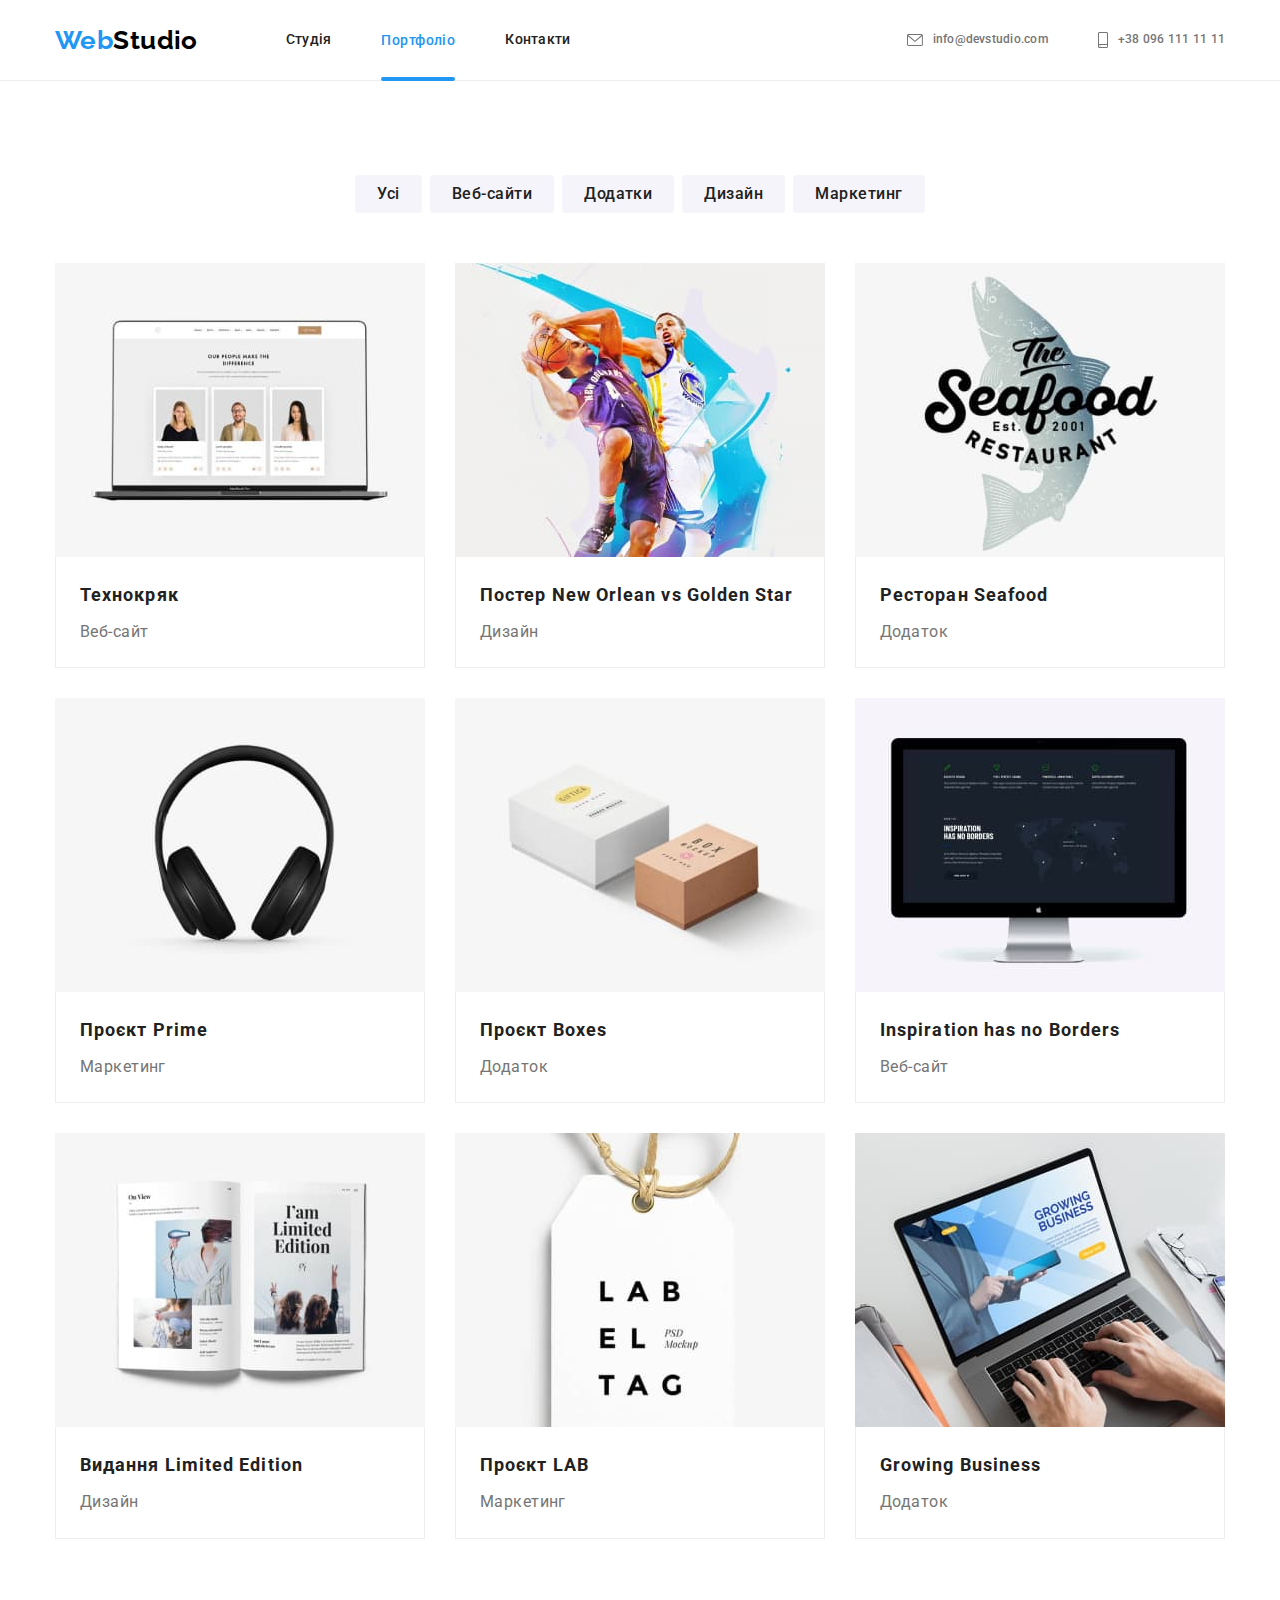
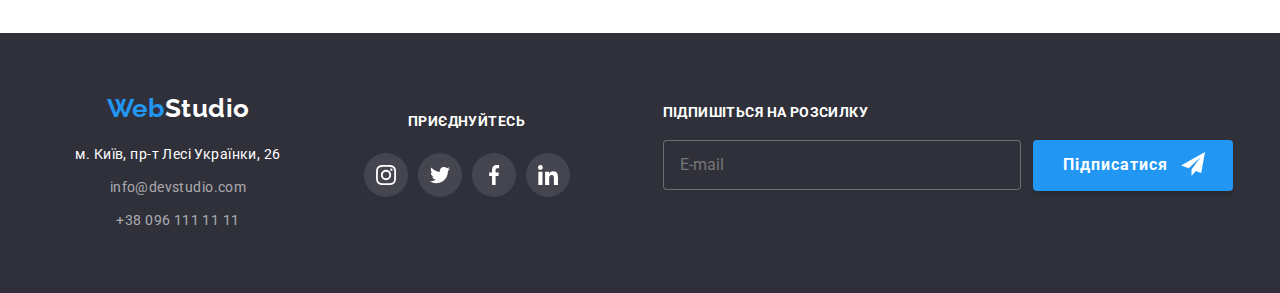
==== commit d093cf05: "mob-menu addeed" ====
--- a/portfolio.html
+++ b/portfolio.html
@@ -21,11 +21,22 @@
   <body>
     <header class="header-border">
       <div class="container row">
-        <nav class="row">
-          <a lang="en" href="./index.html" class="logo logo-pad"
-          >Web<span class="logo__part">Studio</span></a
+        
+          <a lang="en" href="./index.html" class="logo logo__pad"
+            >Web<span class="logo__part">Studio</span></a
           >
-          <ul class="navigation list">
+        <button 
+          type="button" 
+          class="menu-toggle js-open-menu"
+          aria-expanded="false"
+          aria-label="Перемикач мобільного меню"
+          aria-controls="mobile-menu">
+          <svg class="menu-toggle__icon" width="40px" height="40px">
+          <use href="./images/modal-icons.svg#icon-menu-burger_40px"></use>
+          </svg>
+        </button>
+        <nav class="navigation ">
+          <ul class="list nav-row">
             <li class="navigation__item">
               <a href="./index.html" class="navigation__link link">Студія</a>
             </li>
@@ -39,16 +50,14 @@
         </nav>
         <ul class="list contacts">
           <li class="contacts__item">
-            <a href="mailto:info@devstudio.com" class="contacts__link link"
-              ><svg class="contacts__icon-envelope">
-                <use href="./images/icons.svg#icon-envelope"></use>
-                </svg>info@devstudio.com</a>
+            
+            <a href="mailto:info@devstudio.com" class="contacts__link link">
+              <svg class="contacts__icon-envelope"><use href="./images/icons.svg#icon-envelope"></use></svg>info@devstudio.com</a>
           </li>
           <li class="contacts__item">
-            <a href="tel:+380961111111" class="contacts__link link"
-              ><svg class="contacts__icon-smartphone">
-                <use href="./images/icons.svg#icon-smartphone"></use>
-                </svg>+38 096 111 11 11</a>
+            <a href="tel:+380961111111" class="contacts__link link">
+              <svg class="contacts__icon-smartphone">
+                <use href="./images/icons.svg#icon-smartphone"></use></svg>+38 096 111 11 11</a>
           </li>
         </ul>
       </div>
--- a/css/main.min.css
+++ b/css/main.min.css
@@ -1 +1 @@
-body{background-color:#fff;color:#757575;font-family:"Roboto",sans-serif;font-size:14px;line-height:1.71;letter-spacing:.03em}.container{padding-left:15px;padding-right:15px;margin-left:auto;margin-right:auto}@media screen and (min-width: 768px){.container{width:768px}}@media screen and (min-width: 1200px){.container{width:1200px}}h1,h2,h3,h4,h5,h6,ul,p{margin:0;padding:0}.list{list-style:none}.link{text-decoration:none;-webkit-transition:color 250ms cubic-bezier(0.4, 0, 0.2, 1);transition:color 250ms cubic-bezier(0.4, 0, 0.2, 1)}.link:hover,.link:focus{color:#2196f3}.visually-hidden{position:absolute;white-space:nowrap;width:1px;height:1px;overflow:hidden;border:0;padding:0;clip:rect(0 0 0 0);-webkit-clip-path:inset(50%);clip-path:inset(50%);margin:-1px}img{display:block;max-width:100%;height:auto}.close-button,.icons-position__footer-icons,.client-link,.team-icons{display:-webkit-box;display:-ms-flexbox;display:flex;-webkit-box-pack:center;-ms-flex-pack:center;justify-content:center;-webkit-box-align:center;-ms-flex-align:center;align-items:center}@media(min-width: 480px){.container{width:480px}}@media screen and (min-width: 768px){.container{width:768px}}@media screen and (min-width: 1200px){.container{width:1200px}}@media screen and (max-width: 767px){.navigation{display:none}}@media screen and (min-width: 768px){.navigation{display:-webkit-box;display:-ms-flexbox;display:flex}.navigation__item:first-child{margin-left:95px}.navigation__item:not(:last-child){margin-right:50px}.navigation__link--current{color:#2196f3;font-weight:500;line-height:1.17;position:relative}.navigation__link--current::after{content:"";left:0;bottom:-1px;position:absolute;width:100%;height:4px;border-radius:2px;background-color:#2196f3}.navigation__link{color:#212121;font-weight:500;line-height:1.14;letter-spacing:.02em}.navigation__link,.navigation__link--current{padding-top:32px;padding-bottom:32px;display:block}}@media screen and (max-width: 1199px){.contacts{display:none}}@media screen and (min-width: 1200px){.contacts{display:-webkit-box;display:-ms-flexbox;display:flex;margin-left:auto;-webkit-box-align:center;-ms-flex-align:center;align-items:center}}.contacts__item+.contacts__item{margin-left:50px}.contacts__link{color:#757575;font-weight:500;line-height:1.14;letter-spacing:.02em;padding-top:32px;padding-bottom:32px;display:-webkit-box;display:-ms-flexbox;display:flex;-webkit-box-align:center;-ms-flex-align:center;align-items:center}.contacts__icon-envelope,.contacts__icon-smartphone{fill:#757575;margin-right:10px}.contacts__icon-envelope{width:16px;height:12px}.contacts__icon-smartphone{width:10px;height:16px}.contacts__link svg{-webkit-transition:fill 250ms cubic-bezier(0.4, 0, 0.2, 1);transition:fill 250ms cubic-bezier(0.4, 0, 0.2, 1)}.contacts__link:hover svg,.contacts__link:focus svg{fill:#2196f3}.header-border{border-bottom:1px solid #eee}.row{display:-webkit-box;display:-ms-flexbox;display:flex;-webkit-box-align:center;-ms-flex-align:center;align-items:center}.logo{color:#2196f3;font-family:"Raleway",sans-serif;font-size:26px;line-height:1.17;font-weight:700;text-decoration:none}@media screen and (max-width: 1199px){.logo{font-size:24px;line-height:1.17}}@media screen and (min-width: 1200px){.logo{font-size:26px;line-height:1.17}}@media screen and (min-width: 1200px){.logo__pad{padding-top:24px;padding-bottom:25px}}.logo-marg{display:inline-block;margin-bottom:20px}.logo__part{color:#000}.footer-logo-part{color:#fff}.hero__overlay{background-color:#c4c4c4;background-image:-webkit-gradient(linear, left top, right top, from(rgba(47, 48, 58, 0.4)), to(rgba(47, 48, 58, 0.4))),url(../images/img-studio/hero-img.jpg);background-image:linear-gradient(to right, rgba(47, 48, 58, 0.4), rgba(47, 48, 58, 0.4)),url(../images/img-studio/hero-img.jpg);background-size:cover;background-repeat:no-repeat;background-position:center;text-align:center;margin-left:auto;margin-right:auto;padding-top:118px;padding-bottom:118px;width:100%}@media screen and (min-device-pixel-ratio: 2),screen and (-webkit-min-device-pixel-ratio: 2),screen and (min-resolution: 192dpi),screen and (min-resolution: 2dppx){.hero__overlay{background-image:url(../images/img-studio/hero@2x.jpg)}}@media screen and (min-width: 1200px){.hero__overlay{max-width:1600px;padding-top:200px;padding-bottom:200px}}.hero__title{color:#fff;font-weight:900;letter-spacing:.06em;text-transform:uppercase;margin-left:auto;margin-right:auto;max-width:360px;margin-bottom:30px;font-size:26px;line-height:1.62}@media screen and (min-width: 1200px){.hero__title{font-size:44px;line-height:1.36;max-width:696px}}.hero__button{display:inline-block;min-width:200px;border:none;border-radius:4px;padding:10px 24px;background-color:#2196f3;color:#fff;font-family:inherit;font-weight:700;letter-spacing:.06em;font-size:16px;line-height:1.88;cursor:pointer;-webkit-transition:background-color 250ms cubic-bezier(0.4, 0, 0.2, 1);transition:background-color 250ms cubic-bezier(0.4, 0, 0.2, 1)}@media screen and (min-width: 1200px){.hero__button{min-width:216px;padding:10px 32px}}hero__button:hover,hero__button:focus{background-color:#188ce8}.pref-section{padding-top:60px}@media screen and (min-width: 1200px){.pref-section{padding-top:94px}}.section-title{color:#212121;font-weight:700;text-align:center;font-size:28px;line-height:1.18}@media screen and (min-width: 1200px){.section-title{font-size:36px;line-height:1.17}}@media screen and (min-width: 768px){.pref-container{display:-webkit-box;display:-ms-flexbox;display:flex;-ms-flex-wrap:wrap;flex-wrap:wrap;margin:-15px}}@media screen and (min-width: 1200px){.pref-container{width:1200px}}@media screen and (max-width: 1199px){.pref-container{margin-bottom:60px}}@media screen and (min-width: 768px){.pref-container__item{-ms-flex-preferred-size:calc((100% - 60px)/2);flex-basis:calc((100% - 60px)/2);background-color:#fff;margin:15px}}@media screen and (min-width: 1200px){.pref-container__item{-ms-flex-preferred-size:calc((100% - 120px)/4);flex-basis:calc((100% - 120px)/4);background-color:#fff}}@media screen and (max-width: 767px){.pref-container__item:not(:last-child){margin-bottom:30px}}.pref-container__thumb{display:block;width:450px;height:120px;border-radius:4px;padding:25px 190px;margin-bottom:30px;background-color:#f5f4fa}@media screen and (min-width: 768px){.pref-container__thumb{padding:25px 142px;width:354px}}@media screen and (min-width: 1200px){.pref-container__thumb{padding:25px 100px;width:270px}}.pref-container__title{color:#212121;font-weight:700;line-height:1.14;text-transform:uppercase;margin-bottom:10px}@media screen and (max-width: 1199px){.act-section{display:none}}.section{padding-top:94px;padding-bottom:94px}.act-container{display:-webkit-box;display:-ms-flexbox;display:flex}.title-gap{margin-bottom:50px}.no-gap{display:block}.pics-descr{padding-top:30px;padding-bottom:30px}.act-item{-ms-flex-preferred-size:calc((100% - 60px)/3);flex-basis:calc((100% - 60px)/3)}.act-item:not(:last-child){margin-right:30px}.activity-thumb{position:relative}.activity-thumb::before{position:absolute;display:inline-block;content:"";width:100%;height:70px;left:0;bottom:0;background-color:rgba(47,48,58,.8)}.overlay-text{position:absolute;left:0;bottom:0;width:100%;display:-webkit-box;display:-ms-flexbox;display:flex;-webkit-box-pack:center;-ms-flex-pack:center;justify-content:center;padding:27px;font-weight:700;line-height:1.17;text-transform:uppercase;color:#fff}.team-section{background-color:#f5f4fa;padding-top:94px;padding-bottom:94px}.pref-container__team-title,.pref-container__card-text{font-size:16px;line-height:1.19;text-align:center;margin:0}@media screen and (min-width: 768px){.pref-container__team-title,.pref-container__card-text{font-size:16px;line-height:1.17}}.pref-container__team-title__team-title,.pref-container__card-text__team-title{color:#212121;font-weight:500}.pref-container__team-title__card-shadow,.pref-container__card-text__card-shadow{-webkit-box-shadow:0px 1px 3px rgba(0,0,0,.12),0px 1px 1px rgba(0,0,0,.14),0px 2px 1px rgba(0,0,0,.2);box-shadow:0px 1px 3px rgba(0,0,0,.12),0px 1px 1px rgba(0,0,0,.14),0px 2px 1px rgba(0,0,0,.2);border-radius:0px 0px 4px 4px}.pref-container__team-title__card-text,.pref-container__card-text__card-text{margin-top:10px}.team-icons{gap:10px;margin-top:16px}.team-icons__social-link{display:block;width:44px;height:44px;fill:#afb1b8;border:none;border-radius:50%;padding:12px;-webkit-transition:fill 250ms cubic-bezier(0.4, 0, 0.2, 1),background-color 250ms cubic-bezier(0.4, 0, 0.2, 1);transition:fill 250ms cubic-bezier(0.4, 0, 0.2, 1),background-color 250ms cubic-bezier(0.4, 0, 0.2, 1)}.team-icons__social-link:hover,.team-icons__social-link:focus{background-color:#2196f3;fill:#fff}.clients-container{display:-webkit-box;display:-ms-flexbox;display:flex;-ms-flex-wrap:wrap;flex-wrap:wrap;-webkit-box-pack:center;-ms-flex-pack:center;justify-content:center;-webkit-box-align:center;-ms-flex-align:center;align-items:center;gap:30px}@media screen and (min-width: 1200px){.clients-container{-ms-flex-wrap:nowrap;flex-wrap:nowrap}}.client-link{fill:#afb1b8;padding:16px 32px;background-color:#fff;border-radius:4px;border:1px solid #afb1b8;-webkit-transition:fill 250ms cubic-bezier(0.4, 0, 0.2, 1),border-color 250ms cubic-bezier(0.4, 0, 0.2, 1);transition:fill 250ms cubic-bezier(0.4, 0, 0.2, 1),border-color 250ms cubic-bezier(0.4, 0, 0.2, 1);width:210px;height:92px}@media screen and (min-width: 768px){.client-link{width:226px;-ms-flex-wrap:wrap;flex-wrap:wrap}}@media screen and (min-width: 1200px){.client-link{width:170px}}.client-link:hover,.client-link:focus{fill:#2196f3;border-color:#2196f3}.footer-color{background-color:#2f303a;padding:60px 0;text-align:center}@media screen and (min-width: 1200px){.footer-color{padding:60px 0 60px 15px}}@media screen and (min-width: 1200px){.footer-container{display:-webkit-box;display:-ms-flexbox;display:flex;-webkit-box-align:baseline;-ms-flex-align:baseline;align-items:baseline}}.footer-block{margin-bottom:60px}@media screen and (min-width: 768px){.footer-block{margin-left:61px}}@media screen and (min-width: 1200px){.footer-block{margin-left:0;margin-bottom:0}}.address-list{min-width:231px}.address-list__address-marg{display:block;margin-bottom:8px}@media screen and (min-width: 1200px){.address-list__address-marg{margin-bottom:9px}}.address-list__footer-address{color:#fff;font-style:normal}.address-list__footer-contacts{color:rgba(255,255,255,.6);line-height:1.71;font-style:normal}.subsection-title{font-size:14px;line-height:1.14;font-weight:700;color:#212121;text-transform:uppercase}.icons-position{margin-bottom:60px}@media screen and (min-width: 768px){.icons-position{margin-left:165px;margin-top:5px}}@media screen and (min-width: 1200px){.icons-position{margin-left:70px;padding-top:12px;margin-bottom:0;display:block}}.icons-position__footer-text{text-transform:uppercase;font-weight:700;color:#fff;margin-bottom:20px}.icons-position__footer-icons{gap:10px;margin-top:16px}.icons-position__footer-link{display:block;width:44px;height:44px;fill:#fff;background-color:rgba(255,255,255,.1);border:none;border-radius:50%;padding:12px;-webkit-transition:background-color 250ms cubic-bezier(0.4, 0, 0.2, 1);transition:background-color 250ms cubic-bezier(0.4, 0, 0.2, 1)}.icons-position__footer-link:hover,.icons-position__footer-link:focus{background-color:#2196f3}@media screen and (min-width: 768px){.tablet-flex{display:-webkit-box;display:-ms-flexbox;display:flex}}@media screen and (min-width: 1200px){.tablet-flex{margin-bottom:0}}@media screen and (min-width: 1200px){.footer-box{margin-left:93px;padding-top:12px;display:block}}@media screen and (min-width: 1200px){.footer-box__flex{display:-webkit-box;display:-ms-flexbox;display:flex}}.footer-box__footform-text{display:inline-block;text-transform:uppercase;color:#fff;font-weight:700;line-height:1.14;margin-bottom:20px}@media screen and (min-width: 1200px){.footer-box__footform-text{display:block;text-align:left}}.footer-box__footform-input{display:block;width:358px;border-radius:4px;margin-left:auto;margin-right:auto;margin-bottom:20px;padding:14px 16px;font-size:16px;line-height:1.25;color:#fff;background-color:#2f303a;border:1px solid rgba(255,255,255,.3);-webkit-transition:outline 250ms cubic-bezier(0.4, 0, 0.2, 1),border-color 250ms cubic-bezier(0.4, 0, 0.2, 1);transition:outline 250ms cubic-bezier(0.4, 0, 0.2, 1),border-color 250ms cubic-bezier(0.4, 0, 0.2, 1)}.footer-box__footform-input:hover,.footer-box__footform-input:focus{background-color:#2f303a;color:#2196f3;border-color:#2196f3;outline:#2196f3}.footer-box__footform-input:placeholder{font-size:16px;line-height:1.25;color:rgba(255,255,255,.6)}.footer-box__sent-btn{position:relative;display:inline-block}.footer-box__btn-footform{display:inline-block;padding-top:10px;padding-bottom:10px;padding-right:55px;padding-left:15px;min-width:200px;color:#fff;background-color:#2196f3;font-weight:700;font-size:16px;line-height:1.88;border:none;text-align:center;letter-spacing:.06em;-webkit-box-shadow:0px 4px 4px rgba(0,0,0,.15);box-shadow:0px 4px 4px rgba(0,0,0,.15);border-radius:4px;cursor:pointer;-webkit-transition:background-color 250ms cubic-bezier(0.4, 0, 0.2, 1);transition:background-color 250ms cubic-bezier(0.4, 0, 0.2, 1)}@media screen and (min-width: 1200px){.footer-box__btn-footform{padding-left:28px;padding-right:62px;margin-left:12px}}.footer-box__sent-icon{fill:#fff;position:absolute;top:12px;right:28px}.footer-box__btn-footform:hover,.footer-box__btn-footform:focus{background-color:#188ce8}.backdrop{position:fixed;top:0;left:0;width:100%;height:100%;background-color:rgba(0,0,0,.2);opacity:1;-webkit-transform:scale(1);transform:scale(1);-webkit-transition:opacity 250ms cubic-bezier(0.4, 0, 0.2, 1),-webkit-transform 250ms cubic-bezier(0.4, 0, 0.2, 1);transition:opacity 250ms cubic-bezier(0.4, 0, 0.2, 1),-webkit-transform 250ms cubic-bezier(0.4, 0, 0.2, 1);transition:opacity 250ms cubic-bezier(0.4, 0, 0.2, 1),transform 250ms cubic-bezier(0.4, 0, 0.2, 1);transition:opacity 250ms cubic-bezier(0.4, 0, 0.2, 1),transform 250ms cubic-bezier(0.4, 0, 0.2, 1),-webkit-transform 250ms cubic-bezier(0.4, 0, 0.2, 1)}.backdrop.is-hidden{opacity:0;pointer-events:none;-webkit-transform:scale(0.3);transform:scale(0.3)}.modal{position:absolute;top:50%;left:50%;-webkit-transform:translate(-50%, -50%);transform:translate(-50%, -50%);min-width:528px;min-height:581px;border-radius:4px;padding:40px;background-color:#fff;-webkit-box-shadow:0px 1px 3px rgba(0,0,0,.12),0px 1px 1px rgba(0,0,0,.14),0px 2px 1px rgba(0,0,0,.2);box-shadow:0px 1px 3px rgba(0,0,0,.12),0px 1px 1px rgba(0,0,0,.14),0px 2px 1px rgba(0,0,0,.2)}.close-button{position:absolute;border-radius:50%;border-color:rgba(0,0,0,.1);cursor:pointer;height:30px;width:30px;top:8px;right:8px;background-color:rgba(0,0,0,0);-webkit-transition:fill 250ms cubic-bezier(0.4, 0, 0.2, 1);transition:fill 250ms cubic-bezier(0.4, 0, 0.2, 1)}.close-button:hover,.close-button:focus{fill:#2196f3}.form{width:448px;margin-left:auto;margin-right:auto;display:-webkit-box;display:-ms-flexbox;display:flex;-webkit-box-orient:vertical;-webkit-box-direction:normal;-ms-flex-direction:column;flex-direction:column}.form-title{display:block;font-weight:700;font-size:20px;line-height:1.15;text-align:center;margin-bottom:12px;color:#212121}.form-field{display:-webkit-box;display:-ms-flexbox;display:flex;-webkit-box-orient:vertical;-webkit-box-direction:normal;-ms-flex-direction:column;flex-direction:column}.form-label{margin-bottom:4px;margin-left:0;font-size:12px;line-height:1.17;letter-spacing:.01em;color:#757575}.input-wrap{position:relative;height:40px;margin-bottom:10px}.form-field input{position:relative;display:block;margin:0;width:448px;padding-top:11px;padding-bottom:11px;padding-left:42px;border-radius:4px;border:1px solid rgba(33,33,33,.2);-webkit-transition:border-color 250ms cubic-bezier(0.4, 0, 0.2, 1);transition:border-color 250ms cubic-bezier(0.4, 0, 0.2, 1);-webkit-transition:fill 250ms cubic-bezier(0.4, 0, 0.2, 1);transition:fill 250ms cubic-bezier(0.4, 0, 0.2, 1);margin-bottom:10px}.svg-item{position:absolute;top:50%;left:15px;-webkit-transform:translateY(-50%);transform:translateY(-50%);-webkit-transition:fill 250ms cubic-bezier(0.4, 0, 0.2, 1);transition:fill 250ms cubic-bezier(0.4, 0, 0.2, 1)}.form-field:hover input,.form-field:hover textarea,.form-field:focus-within input,.form-field:focus-within textarea{border-color:#2196f3;outline:#2196f3}.form-field:hover .svg-item,.form-field:focus-within .svg-item{fill:#2196f3;cursor:pointer}.textarea{display:block;padding:12px 16px;width:448px;height:120px;resize:none;font-size:12px;letter-spacing:.01em;border-radius:4px;border:1px solid rgba(33,33,33,.2);-webkit-transition:border-color 250ms cubic-bezier(0.4, 0, 0.2, 1);transition:border-color 250ms cubic-bezier(0.4, 0, 0.2, 1)}.form-field textarea::-webkit-input-placeholder{font-size:12px;line-height:1.17;letter-spacing:.01em;color:rgba(117,117,117,.5)}.form-field textarea::-moz-placeholder{font-size:12px;line-height:1.17;letter-spacing:.01em;color:rgba(117,117,117,.5)}.form-field textarea:-ms-input-placeholder{font-size:12px;line-height:1.17;letter-spacing:.01em;color:rgba(117,117,117,.5)}.form-field textarea::-ms-input-placeholder{font-size:12px;line-height:1.17;letter-spacing:.01em;color:rgba(117,117,117,.5)}.form-field textarea::placeholder{font-size:12px;line-height:1.17;letter-spacing:.01em;color:rgba(117,117,117,.5)}.check-field{display:-webkit-box;display:-ms-flexbox;display:flex;-webkit-box-align:center;-ms-flex-align:center;align-items:center;margin-left:0}.checkbox-label{display:-webkit-box;display:-ms-flexbox;display:flex;-webkit-box-align:center;-ms-flex-align:center;align-items:center;-ms-flex-preferred-size:448px;flex-basis:448px;margin:20px 15px 30px}.icon{display:inline-block;width:16px;height:15px}.checkbox+.icon{width:16px;height:15px;background-image:url("../images/img-studio/check-border.svg");background-size:contain;background-origin:border-box;margin-right:7px}.checkbox:checked+.icon{border-color:#2196f3;background-color:#2196f3;background-image:url("../images/img-studio/icon-check.svg");background-size:contain;background-origin:border-box;border-radius:2px;background-position:50% 50%}.agreement{color:#2196f3;margin-left:6px}.btn-submit{display:inline-block;min-width:200px;margin-left:auto;margin-right:auto;background-color:#2196f3;color:#fff;border:none;padding:10px 52px;font-weight:700;font-size:16px;line-height:1.87;text-align:center;letter-spacing:.06em;-webkit-box-shadow:0px 4px 4px rgba(0,0,0,.15);box-shadow:0px 4px 4px rgba(0,0,0,.15);border-radius:4px;cursor:pointer}.portfolio-section{padding-top:60px;padding-bottom:60px}@media screen and (min-width: 1200px){.portfolio-section{padding-top:94px;padding-bottom:94px}}.btns-container{display:-webkit-box;display:-ms-flexbox;display:flex;-ms-flex-wrap:wrap;flex-wrap:wrap;-webkit-box-align:start;-ms-flex-align:start;align-items:flex-start;margin-bottom:40px}@media screen and (max-width: 767px){.btns-container{max-width:326px}}@media screen and (min-width: 768px){.btns-container{-ms-flex-wrap:wrap;flex-wrap:wrap;-webkit-box-pack:center;-ms-flex-pack:center;justify-content:center}}@media screen and (min-width: 1200px){.btns-container{margin-bottom:50px;-ms-flex-wrap:nowrap;flex-wrap:nowrap}}.btns-container__portf-btn{display:inline-block;background:#f5f4fa;color:#212121;font-family:inherit;font-weight:500;letter-spacing:.03em;font-size:16px;line-height:1.62;text-align:center;cursor:pointer;padding:6px 22px;border:none;border-radius:4px;-webkit-transition:color 250ms cubic-bezier(0.4, 0, 0.2, 1),background-color 250ms cubic-bezier(0.4, 0, 0.2, 1),-webkit-box-shadow 250ms cubic-bezier(0.4, 0, 0.2, 1);transition:color 250ms cubic-bezier(0.4, 0, 0.2, 1),background-color 250ms cubic-bezier(0.4, 0, 0.2, 1),-webkit-box-shadow 250ms cubic-bezier(0.4, 0, 0.2, 1);transition:color 250ms cubic-bezier(0.4, 0, 0.2, 1),background-color 250ms cubic-bezier(0.4, 0, 0.2, 1),box-shadow 250ms cubic-bezier(0.4, 0, 0.2, 1);transition:color 250ms cubic-bezier(0.4, 0, 0.2, 1),background-color 250ms cubic-bezier(0.4, 0, 0.2, 1),box-shadow 250ms cubic-bezier(0.4, 0, 0.2, 1),-webkit-box-shadow 250ms cubic-bezier(0.4, 0, 0.2, 1)}@media screen and (max-width: 767px){.btns-container__btn-gap:nth-child(-n+3){margin-bottom:15px}}.btns-container__portf-btn:hover,.btns-container__portf-btn:focus{background-color:#2196f3;color:#fff;-webkit-box-shadow:0px 3px 1px rgba(0,0,0,.1),0px 1px 2px rgba(0,0,0,.08),0px 2px 2px rgba(0,0,0,.12);box-shadow:0px 3px 1px rgba(0,0,0,.1),0px 1px 2px rgba(0,0,0,.08),0px 2px 2px rgba(0,0,0,.12)}.btns-container__btn-gap:not(:last-child){margin-right:8px}@media screen and (max-width: 767px){.btns-container__btn-gap:nth-child(3){margin-right:0px}}.cards-container{display:-webkit-box;display:-ms-flexbox;display:flex;-ms-flex-wrap:wrap;flex-wrap:wrap;-ms-flex-line-pack:start;align-content:flex-start;padding:0;margin:-15px}.card-item{-ms-flex-preferred-size:450px;flex-basis:450px;margin-bottom:30px}@media screen and (min-width: 768px){.card-item{-ms-flex-preferred-size:354px;flex-basis:354px;margin:15px}}@media screen and (min-width: 1200px){.card-item{-ms-flex-preferred-size:370px;flex-basis:370px}}.portfolio-thumb{position:relative;overflow:hidden}.portf-overlay{position:absolute;left:0;bottom:-100%;width:100%;height:100%;padding:63px 24px;font-size:18px;line-height:1.55;color:#fff;background-color:rgba(33,150,243,.9);-webkit-transform:translateY(100%);transform:translateY(100%);-webkit-transition:-webkit-transform 250ms cubic-bezier(0.4, 0, 0.2, 1);transition:-webkit-transform 250ms cubic-bezier(0.4, 0, 0.2, 1);transition:transform 250ms cubic-bezier(0.4, 0, 0.2, 1);transition:transform 250ms cubic-bezier(0.4, 0, 0.2, 1), -webkit-transform 250ms cubic-bezier(0.4, 0, 0.2, 1)}.portfolio-link{-webkit-transition:-webkit-box-shadow 250ms cubic-bezier(0.4, 0, 0.2, 1);transition:-webkit-box-shadow 250ms cubic-bezier(0.4, 0, 0.2, 1);transition:box-shadow 250ms cubic-bezier(0.4, 0, 0.2, 1);transition:box-shadow 250ms cubic-bezier(0.4, 0, 0.2, 1), -webkit-box-shadow 250ms cubic-bezier(0.4, 0, 0.2, 1)}.portfolio-link:hover,.portfolio-link:focus{display:block;-webkit-box-shadow:0px 1px 1px rgba(0,0,0,.12),0px 4px 4px rgba(0,0,0,.06),1px 4px 6px rgba(0,0,0,.16);box-shadow:0px 1px 1px rgba(0,0,0,.12),0px 4px 4px rgba(0,0,0,.06),1px 4px 6px rgba(0,0,0,.16)}.portfolio-link:hover .portf-overlay,.portfolio-link:focus .portf-overlay{-webkit-transform:translateY(0);transform:translateY(0);bottom:0}.item-text{padding:20px 24px;border:1px solid #eee;border-top:none}.portfolio-title{color:#212121;font-size:18px;line-height:2;font-weight:700;letter-spacing:.06em}.descript{color:#757575;font-size:16px;line-height:1.88;margin-top:4px}/*# sourceMappingURL=main.min.css.map */+body{background-color:#fff;color:#757575;font-family:"Roboto",sans-serif;font-size:14px;line-height:1.71;letter-spacing:.03em}.no-scroll{overflow:hidden}.container{padding-left:15px;padding-right:15px;margin-left:auto;margin-right:auto}@media screen and (min-width: 768px){.container{width:768px}}@media screen and (min-width: 1200px){.container{width:1200px}}h1,h2,h3,h4,h5,h6,ul,p{margin:0;padding:0}.list{list-style:none}.link{text-decoration:none;-webkit-transition:color 250ms cubic-bezier(0.4, 0, 0.2, 1);transition:color 250ms cubic-bezier(0.4, 0, 0.2, 1)}.link:hover,.link:focus{color:#2196f3}.visually-hidden{position:absolute;white-space:nowrap;width:1px;height:1px;overflow:hidden;border:0;padding:0;clip:rect(0 0 0 0);-webkit-clip-path:inset(50%);clip-path:inset(50%);margin:-1px}img{display:block;max-width:100%;height:auto}.modal .close-button,.icons-position__footer-icons,.client-link,.team-icons{display:-webkit-box;display:-ms-flexbox;display:flex;-webkit-box-pack:center;-ms-flex-pack:center;justify-content:center;-webkit-box-align:center;-ms-flex-align:center;align-items:center}.header-border{border-bottom:1px solid #eee}.row{display:-webkit-box;display:-ms-flexbox;display:flex;-webkit-box-align:center;-ms-flex-align:center;align-items:center;-webkit-box-pack:justify;-ms-flex-pack:justify;justify-content:space-between;padding-top:16px;padding-bottom:16px}@media screen and (min-width: 768px){.row{padding-top:0;padding-bottom:0}}.nav-row{display:-webkit-box;display:-ms-flexbox;display:flex;-webkit-box-align:center;-ms-flex-align:center;align-items:center}.navigation{display:none}@media screen and (min-width: 768px){.navigation{display:block;margin-left:88px}}.navigation__item:not(:last-child){margin-right:50px}.navigation__link--current{color:#2196f3;font-weight:500;line-height:1.17;position:relative}.navigation__link--current::after{content:"";left:0;bottom:-1px;position:absolute;width:100%;height:4px;border-radius:2px;background-color:#2196f3}.navigation__link{color:#212121;font-weight:500;line-height:1.14;letter-spacing:.02em}.navigation__link,.navigation__link--current{padding-top:32px;padding-bottom:32px;display:block}.contacts{display:none}@media screen and (min-width: 768px){.contacts{display:block}}@media screen and (min-width: 768px){.contacts{display:-webkit-box;display:-ms-flexbox;display:flex;-webkit-box-orient:vertical;-webkit-box-direction:normal;-ms-flex-direction:column;flex-direction:column;-webkit-box-align:start;-ms-flex-align:start;align-items:flex-start;-webkit-box-pack:start;-ms-flex-pack:start;justify-content:flex-start;padding-top:21px;padding-bottom:21px;margin-left:93px}}@media screen and (min-width: 1200px){.contacts{-webkit-box-orient:horizontal;-webkit-box-direction:normal;-ms-flex-direction:row;flex-direction:row;margin-left:auto;-webkit-box-align:center;-ms-flex-align:center;align-items:center}}@media screen and (min-width: 768px){.contacts__item+.contacts__item{margin-left:0;margin-top:10px}}@media screen and (min-width: 1200px){.contacts__item+.contacts__item{margin-left:50px;margin-top:0px}}.contacts .contacts__link{color:#757575;font-weight:500;font-size:12px;line-height:1.14;letter-spacing:.02em;display:-webkit-box;display:-ms-flexbox;display:flex;-webkit-box-align:center;-ms-flex-align:center;align-items:center}.contacts .contacts__icon-envelope,.contacts .contacts__icon-smartphone{fill:#757575;margin-right:10px}.contacts .contacts__icon-envelope{width:16px;height:12px}.contacts .contacts__icon-smartphone{width:10px;height:16px}.contacts .contacts__link svg{-webkit-transition:fill 250ms cubic-bezier(0.4, 0, 0.2, 1);transition:fill 250ms cubic-bezier(0.4, 0, 0.2, 1)}.contacts .contacts__link:hover svg,.contacts .contacts__link:focus svg{fill:#2196f3}.menu-toggle{display:-webkit-inline-box;display:-ms-inline-flexbox;display:inline-flex;margin:0;padding:0;border:none;background-color:rgba(0,0,0,0);cursor:pointer}@media screen and (min-width: 768px){.menu-toggle{display:none}}.menu-toggle__icon{fill:currentColor}.menu-container{position:fixed;top:0;left:0;z-index:999;display:-webkit-box;display:-ms-flexbox;display:flex;-webkit-box-orient:vertical;-webkit-box-direction:normal;-ms-flex-direction:column;flex-direction:column;-webkit-box-pack:justify;-ms-flex-pack:justify;justify-content:space-between;width:100vw;height:100vh;padding:48px 40px;overflow-y:scroll;background-color:#fff;-webkit-transform:translateX(100%);transform:translateX(100%);-webkit-transition:-webkit-transform 250ms cubic-bezier(0.4, 0, 0.2, 1);transition:-webkit-transform 250ms cubic-bezier(0.4, 0, 0.2, 1);transition:transform 250ms cubic-bezier(0.4, 0, 0.2, 1);transition:transform 250ms cubic-bezier(0.4, 0, 0.2, 1), -webkit-transform 250ms cubic-bezier(0.4, 0, 0.2, 1)}.menu-container.is-open{-webkit-transform:translateX(0);transform:translateX(0)}.menu-container .menu-toggle{position:absolute;top:10px;right:15px}.mobile-menu{margin-bottom:32px}.mobile-menu__item:not(:last-child){margin-bottom:32px}.mobile-menu__link{font-weight:500;font-size:40px;line-height:1.2;letter-spacing:.02em;color:#212121}.mobile-menu__link--active{color:#2196f3}.mobile-contacts{margin-bottom:64px}.mobile-contacts__item:not(:last-child){margin-bottom:32px}.mobile-contacts__tel{font-weight:500;font-size:34px;line-height:1.18;letter-spacing:.02em;color:#2196f3}.mobile-contacts__mail{font-weight:500;font-size:24px;line-height:1.17;letter-spacing:.02em;color:#757575}.mobile-socials{display:-webkit-box;display:-ms-flexbox;display:flex;-ms-flex-wrap:wrap;flex-wrap:wrap;gap:10px}.mobile-socials__item:not(:last-child){padding-right:10px;border-right:1px solid rgba(33,33,33,.2)}.mobile-socials__link{font-weight:500;font-size:18px;line-height:1.22;letter-spacing:.02em;color:#2196f3}.logo{color:#2196f3;font-family:"Raleway",sans-serif;font-size:26px;line-height:1.17;font-weight:700;text-decoration:none}@media screen and (max-width: 1199px){.logo{font-size:24px;line-height:1.17}}@media screen and (min-width: 1200px){.logo{font-size:26px;line-height:1.17}}.logo-marg{display:inline-block;margin-bottom:20px}.logo__part{color:#000}.footer-logo-part{color:#fff}.hero__overlay{background-color:#c4c4c4;background-image:-webkit-gradient(linear, left top, right top, from(rgba(47, 48, 58, 0.4)), to(rgba(47, 48, 58, 0.4))),url(../images/img-studio/hero-img.jpg);background-image:linear-gradient(to right, rgba(47, 48, 58, 0.4), rgba(47, 48, 58, 0.4)),url(../images/img-studio/hero-img.jpg);background-size:cover;background-repeat:no-repeat;background-position:center;text-align:center;margin-left:auto;margin-right:auto;padding-top:118px;padding-bottom:118px;width:100%}@media screen and (min-device-pixel-ratio: 2),screen and (-webkit-min-device-pixel-ratio: 2),screen and (min-resolution: 192dpi),screen and (min-resolution: 2dppx){.hero__overlay{background-image:url(../images/img-studio/hero@2x.jpg)}}@media screen and (min-width: 1200px){.hero__overlay{max-width:1600px;padding-top:200px;padding-bottom:200px}}.hero__title{color:#fff;font-weight:900;letter-spacing:.06em;text-transform:uppercase;margin-left:auto;margin-right:auto;max-width:360px;margin-bottom:30px;font-size:26px;line-height:1.62}@media screen and (min-width: 1200px){.hero__title{font-size:44px;line-height:1.36;max-width:696px}}.hero__button{display:inline-block;min-width:200px;border:none;border-radius:4px;padding:10px 24px;background-color:#2196f3;color:#fff;font-family:inherit;font-weight:700;letter-spacing:.06em;font-size:16px;line-height:1.88;cursor:pointer;-webkit-transition:background-color 250ms cubic-bezier(0.4, 0, 0.2, 1);transition:background-color 250ms cubic-bezier(0.4, 0, 0.2, 1)}@media screen and (min-width: 1200px){.hero__button{min-width:216px;padding:10px 32px}}hero__button:hover,hero__button:focus{background-color:#188ce8}.pref-section{padding-top:60px}@media screen and (min-width: 1200px){.pref-section{padding-top:94px}}.section-title{color:#212121;font-weight:700;text-align:center;font-size:28px;line-height:1.18}@media screen and (min-width: 1200px){.section-title{font-size:36px;line-height:1.17}}@media screen and (min-width: 768px){.pref-container{display:-webkit-box;display:-ms-flexbox;display:flex;-ms-flex-wrap:wrap;flex-wrap:wrap;margin:-15px}}@media screen and (min-width: 1200px){.pref-container{width:1200px}}@media screen and (max-width: 1199px){.pref-container{margin-bottom:60px}}@media screen and (min-width: 768px){.pref-container__item{-ms-flex-preferred-size:calc((100% - 60px)/2);flex-basis:calc((100% - 60px)/2);background-color:#fff;margin:15px}}@media screen and (min-width: 1200px){.pref-container__item{-ms-flex-preferred-size:calc((100% - 120px)/4);flex-basis:calc((100% - 120px)/4);background-color:#fff}}@media screen and (max-width: 767px){.pref-container__item:not(:last-child){margin-bottom:30px}}.pref-container__thumb{display:block;width:450px;height:120px;border-radius:4px;padding:25px 190px;margin-bottom:30px;background-color:#f5f4fa}@media screen and (min-width: 768px){.pref-container__thumb{padding:25px 142px;width:354px}}@media screen and (min-width: 1200px){.pref-container__thumb{padding:25px 100px;width:270px}}.pref-container__title{color:#212121;font-weight:700;line-height:1.14;text-transform:uppercase;margin-bottom:10px}@media screen and (max-width: 1199px){.act-section{display:none}}.section{padding-top:94px;padding-bottom:94px}.act-container{display:-webkit-box;display:-ms-flexbox;display:flex}.title-gap{margin-bottom:50px}.no-gap{display:block}.pics-descr{padding-top:30px;padding-bottom:30px}.act-item{-ms-flex-preferred-size:calc((100% - 60px)/3);flex-basis:calc((100% - 60px)/3)}.act-item:not(:last-child){margin-right:30px}.activity-thumb{position:relative}.activity-thumb::before{position:absolute;display:inline-block;content:"";width:100%;height:70px;left:0;bottom:0;background-color:rgba(47,48,58,.8)}.overlay-text{position:absolute;left:0;bottom:0;width:100%;display:-webkit-box;display:-ms-flexbox;display:flex;-webkit-box-pack:center;-ms-flex-pack:center;justify-content:center;padding:27px;font-weight:700;line-height:1.17;text-transform:uppercase;color:#fff}.team-section{background-color:#f5f4fa;padding-top:94px;padding-bottom:94px}.pref-container__team-title,.pref-container__card-text{font-size:16px;line-height:1.19;text-align:center;margin:0}@media screen and (min-width: 768px){.pref-container__team-title,.pref-container__card-text{font-size:16px;line-height:1.17}}.pref-container__team-title{color:#212121;font-weight:500}.pref-container__card-shadow{-webkit-box-shadow:0px 1px 3px rgba(0,0,0,.12),0px 1px 1px rgba(0,0,0,.14),0px 2px 1px rgba(0,0,0,.2);box-shadow:0px 1px 3px rgba(0,0,0,.12),0px 1px 1px rgba(0,0,0,.14),0px 2px 1px rgba(0,0,0,.2);border-radius:0px 0px 4px 4px}.pref-container__card-text{margin-top:10px}.team-icons{gap:10px;margin-top:16px}.team-icons__social-link{display:block;width:44px;height:44px;fill:#afb1b8;border:none;border-radius:50%;padding:12px;-webkit-transition:fill 250ms cubic-bezier(0.4, 0, 0.2, 1),background-color 250ms cubic-bezier(0.4, 0, 0.2, 1);transition:fill 250ms cubic-bezier(0.4, 0, 0.2, 1),background-color 250ms cubic-bezier(0.4, 0, 0.2, 1)}.team-icons__social-link:hover,.team-icons__social-link:focus{background-color:#2196f3;fill:#fff}.clients-container{display:-webkit-box;display:-ms-flexbox;display:flex;-ms-flex-wrap:wrap;flex-wrap:wrap;-webkit-box-pack:center;-ms-flex-pack:center;justify-content:center;-webkit-box-align:center;-ms-flex-align:center;align-items:center;gap:30px}@media screen and (min-width: 1200px){.clients-container{-ms-flex-wrap:nowrap;flex-wrap:nowrap}}.client-link{fill:#afb1b8;padding:16px 32px;background-color:#fff;border-radius:4px;border:1px solid #afb1b8;-webkit-transition:fill 250ms cubic-bezier(0.4, 0, 0.2, 1),border-color 250ms cubic-bezier(0.4, 0, 0.2, 1);transition:fill 250ms cubic-bezier(0.4, 0, 0.2, 1),border-color 250ms cubic-bezier(0.4, 0, 0.2, 1);width:210px;height:92px}@media screen and (min-width: 768px){.client-link{width:226px;-ms-flex-wrap:wrap;flex-wrap:wrap}}@media screen and (min-width: 1200px){.client-link{width:170px}}.client-link:hover,.client-link:focus{fill:#2196f3;border-color:#2196f3}.footer-color{background-color:#2f303a;padding:60px 0;text-align:center}@media screen and (min-width: 1200px){.footer-color{padding:60px 0 60px 15px}}@media screen and (min-width: 1200px){.footer-container{display:-webkit-box;display:-ms-flexbox;display:flex;-webkit-box-align:baseline;-ms-flex-align:baseline;align-items:baseline}}.footer-block{margin-bottom:60px}@media screen and (min-width: 768px){.footer-block{margin-left:61px}}@media screen and (min-width: 1200px){.footer-block{margin-left:0;margin-bottom:0}}.address-list{min-width:231px}.address-list__address-marg{display:block;margin-bottom:8px}@media screen and (min-width: 1200px){.address-list__address-marg{margin-bottom:9px}}.address-list__footer-address{color:#fff;font-style:normal}.address-list__footer-contacts{color:rgba(255,255,255,.6);line-height:1.71;font-style:normal}.subsection-title{font-size:14px;line-height:1.14;font-weight:700;color:#212121;text-transform:uppercase}.icons-position{margin-bottom:60px}@media screen and (min-width: 768px){.icons-position{margin-left:165px;margin-top:5px}}@media screen and (min-width: 1200px){.icons-position{margin-left:70px;padding-top:12px;margin-bottom:0;display:block}}.icons-position__footer-text{text-transform:uppercase;font-weight:700;color:#fff;margin-bottom:20px}.icons-position__footer-icons{gap:10px;margin-top:16px}.icons-position__footer-link{display:block;width:44px;height:44px;fill:#fff;background-color:rgba(255,255,255,.1);border:none;border-radius:50%;padding:12px;-webkit-transition:background-color 250ms cubic-bezier(0.4, 0, 0.2, 1);transition:background-color 250ms cubic-bezier(0.4, 0, 0.2, 1)}.icons-position__footer-link:hover,.icons-position__footer-link:focus{background-color:#2196f3}@media screen and (min-width: 768px){.tablet-flex{display:-webkit-box;display:-ms-flexbox;display:flex}}@media screen and (min-width: 1200px){.tablet-flex{margin-bottom:0}}@media screen and (min-width: 1200px){.footer-box{margin-left:93px;padding-top:12px;display:block}}@media screen and (min-width: 1200px){.footer-box__flex{display:-webkit-box;display:-ms-flexbox;display:flex}}.footer-box__footform-text{display:inline-block;text-transform:uppercase;color:#fff;font-weight:700;line-height:1.14;margin-bottom:20px}@media screen and (min-width: 1200px){.footer-box__footform-text{display:block;text-align:left}}.footer-box__footform-input{display:block;width:358px;border-radius:4px;margin-left:auto;margin-right:auto;margin-bottom:20px;padding:14px 16px;font-size:16px;line-height:1.25;color:#fff;background-color:#2f303a;border:1px solid rgba(255,255,255,.3);-webkit-transition:outline 250ms cubic-bezier(0.4, 0, 0.2, 1),border-color 250ms cubic-bezier(0.4, 0, 0.2, 1);transition:outline 250ms cubic-bezier(0.4, 0, 0.2, 1),border-color 250ms cubic-bezier(0.4, 0, 0.2, 1)}.footer-box__footform-input:hover,.footer-box__footform-input:focus{background-color:#2f303a;color:#2196f3;border-color:#2196f3;outline:#2196f3}.footer-box__footform-input:placeholder{font-size:16px;line-height:1.25;color:rgba(255,255,255,.6)}.footer-box__sent-btn{position:relative;display:inline-block}.footer-box__btn-footform{display:inline-block;padding-top:10px;padding-bottom:10px;padding-right:55px;padding-left:15px;min-width:200px;color:#fff;background-color:#2196f3;font-weight:700;font-size:16px;line-height:1.88;border:none;text-align:center;letter-spacing:.06em;-webkit-box-shadow:0px 4px 4px rgba(0,0,0,.15);box-shadow:0px 4px 4px rgba(0,0,0,.15);border-radius:4px;cursor:pointer;-webkit-transition:background-color 250ms cubic-bezier(0.4, 0, 0.2, 1);transition:background-color 250ms cubic-bezier(0.4, 0, 0.2, 1)}@media screen and (min-width: 1200px){.footer-box__btn-footform{padding-left:28px;padding-right:62px;margin-left:12px}}.footer-box__sent-icon{fill:#fff;position:absolute;top:12px;right:28px}.footer-box__btn-footform:hover,.footer-box__btn-footform:focus{background-color:#188ce8}.backdrop{position:fixed;top:0;left:0;width:100%;height:100%;background-color:rgba(0,0,0,.2);opacity:1;-webkit-transform:scale(1);transform:scale(1);-webkit-transition:opacity 250ms cubic-bezier(0.4, 0, 0.2, 1),-webkit-transform 250ms cubic-bezier(0.4, 0, 0.2, 1);transition:opacity 250ms cubic-bezier(0.4, 0, 0.2, 1),-webkit-transform 250ms cubic-bezier(0.4, 0, 0.2, 1);transition:opacity 250ms cubic-bezier(0.4, 0, 0.2, 1),transform 250ms cubic-bezier(0.4, 0, 0.2, 1);transition:opacity 250ms cubic-bezier(0.4, 0, 0.2, 1),transform 250ms cubic-bezier(0.4, 0, 0.2, 1),-webkit-transform 250ms cubic-bezier(0.4, 0, 0.2, 1)}.backdrop.is-hidden{opacity:0;pointer-events:none;-webkit-transform:scale(0.3);transform:scale(0.3)}.modal{position:absolute;top:50%;left:50%;-webkit-transform:translate(-50%, -50%);transform:translate(-50%, -50%);border-radius:4px;padding:40px;background-color:#fff;-webkit-box-shadow:0px 1px 3px rgba(0,0,0,.12),0px 1px 1px rgba(0,0,0,.14),0px 2px 1px rgba(0,0,0,.2);box-shadow:0px 1px 3px rgba(0,0,0,.12),0px 1px 1px rgba(0,0,0,.14),0px 2px 1px rgba(0,0,0,.2);width:450px}@media screen and (min-width: 480px)and (min-height: 610px){.modal{top:50%;-webkit-transform:translate(-50%, -50%) scale(1);transform:translate(-50%, -50%) scale(1)}}@media screen and (min-width: 1200px){.modal{width:528px}}.modal .close-button{position:absolute;border-radius:50%;border-color:rgba(0,0,0,.1);cursor:pointer;height:30px;width:30px;top:8px;right:8px;background-color:rgba(0,0,0,0);-webkit-transition:fill 250ms cubic-bezier(0.4, 0, 0.2, 1);transition:fill 250ms cubic-bezier(0.4, 0, 0.2, 1)}.modal .close-button:hover,.modal .close-button:focus{fill:#2196f3}.modal .form{margin-left:auto;margin-right:auto;display:-webkit-box;display:-ms-flexbox;display:flex;-webkit-box-orient:vertical;-webkit-box-direction:normal;-ms-flex-direction:column;flex-direction:column;width:370px}@media screen and (min-width: 1200px){.modal .form{width:448px}}.modal .form-title{display:block;font-weight:700;font-size:20px;line-height:1.15;text-align:center;margin-bottom:12px;color:#212121}.modal .form-field{display:-webkit-box;display:-ms-flexbox;display:flex;-webkit-box-orient:vertical;-webkit-box-direction:normal;-ms-flex-direction:column;flex-direction:column}.modal .form-label{margin-bottom:4px;margin-left:0;font-size:12px;line-height:1.17;letter-spacing:.01em;color:#757575}.modal .input-wrap{position:relative;height:40px;margin-bottom:10px}.modal .form-field input{position:relative;display:block;margin:0;padding-top:11px;padding-bottom:11px;padding-left:42px;border-radius:4px;border:1px solid rgba(33,33,33,.2);-webkit-transition:border-color 250ms cubic-bezier(0.4, 0, 0.2, 1);transition:border-color 250ms cubic-bezier(0.4, 0, 0.2, 1);-webkit-transition:fill 250ms cubic-bezier(0.4, 0, 0.2, 1);transition:fill 250ms cubic-bezier(0.4, 0, 0.2, 1);margin-bottom:10px;width:100%}.modal .svg-item{position:absolute;top:50%;left:15px;-webkit-transform:translateY(-50%);transform:translateY(-50%);-webkit-transition:fill 250ms cubic-bezier(0.4, 0, 0.2, 1);transition:fill 250ms cubic-bezier(0.4, 0, 0.2, 1)}.modal .form-field:hover input,.modal .form-field:hover textarea,.modal .form-field:focus-within input,.modal .form-field:focus-within textarea{border-color:#2196f3;outline:#2196f3}.modal .form-field:hover .svg-item,.modal .form-field:focus-within .svg-item{fill:#2196f3;cursor:pointer}.modal .textarea{display:block;padding:12px 16px;width:100%;height:120px;resize:none;font-size:12px;letter-spacing:.01em;border-radius:4px;border:1px solid rgba(33,33,33,.2);-webkit-transition:border-color 250ms cubic-bezier(0.4, 0, 0.2, 1);transition:border-color 250ms cubic-bezier(0.4, 0, 0.2, 1)}.modal .form-field textarea::-webkit-input-placeholder{font-size:12px;line-height:1.17;letter-spacing:.01em;color:rgba(117,117,117,.5)}.modal .form-field textarea::-moz-placeholder{font-size:12px;line-height:1.17;letter-spacing:.01em;color:rgba(117,117,117,.5)}.modal .form-field textarea:-ms-input-placeholder{font-size:12px;line-height:1.17;letter-spacing:.01em;color:rgba(117,117,117,.5)}.modal .form-field textarea::-ms-input-placeholder{font-size:12px;line-height:1.17;letter-spacing:.01em;color:rgba(117,117,117,.5)}.modal .form-field textarea::placeholder{font-size:12px;line-height:1.17;letter-spacing:.01em;color:rgba(117,117,117,.5)}.modal .check-field{display:-webkit-box;display:-ms-flexbox;display:flex;-webkit-box-align:center;-ms-flex-align:center;align-items:center}.modal .checkbox-label{display:-webkit-box;display:-ms-flexbox;display:flex;-webkit-box-align:center;-ms-flex-align:center;align-items:center;-ms-flex-preferred-size:448px;flex-basis:448px;margin-top:20px;margin-bottom:30px;font-size:12px;line-height:1.17}@media screen and (min-height: 1200px){.modal .checkbox-label{font-size:14px;line-height:1.71}}.modal .icon{display:inline-block;width:16px;height:15px}.modal .checkbox+.icon{width:16px;height:15px;background-image:url("../images/img-studio/check-border.svg");background-size:contain;background-origin:border-box;margin-right:7px}.modal .checkbox:checked+.icon{border-color:#2196f3;background-color:#2196f3;background-image:url("../images/img-studio/icon-check.svg");background-size:contain;background-origin:border-box;border-radius:2px;background-position:50% 50%}.modal .agreement{color:#2196f3;margin-left:6px}.modal .btn-submit{display:inline-block;min-width:200px;margin-left:auto;margin-right:auto;background-color:#2196f3;color:#fff;border:none;padding:10px 52px;font-weight:700;font-size:16px;line-height:1.87;text-align:center;letter-spacing:.06em;-webkit-box-shadow:0px 4px 4px rgba(0,0,0,.15);box-shadow:0px 4px 4px rgba(0,0,0,.15);border-radius:4px;cursor:pointer}.portfolio-section{padding-top:60px;padding-bottom:60px}@media screen and (min-width: 1200px){.portfolio-section{padding-top:94px;padding-bottom:94px}}.btns-container{display:-webkit-box;display:-ms-flexbox;display:flex;-ms-flex-wrap:wrap;flex-wrap:wrap;-webkit-box-align:start;-ms-flex-align:start;align-items:flex-start;margin-bottom:40px}@media screen and (max-width: 767px){.btns-container{max-width:326px}}@media screen and (min-width: 768px){.btns-container{-ms-flex-wrap:wrap;flex-wrap:wrap;-webkit-box-pack:center;-ms-flex-pack:center;justify-content:center}}@media screen and (min-width: 1200px){.btns-container{margin-bottom:50px;-ms-flex-wrap:nowrap;flex-wrap:nowrap}}.btns-container__portf-btn{display:inline-block;background:#f5f4fa;color:#212121;font-family:inherit;font-weight:500;letter-spacing:.03em;font-size:16px;line-height:1.62;text-align:center;cursor:pointer;padding:6px 22px;border:none;border-radius:4px;-webkit-transition:color 250ms cubic-bezier(0.4, 0, 0.2, 1),background-color 250ms cubic-bezier(0.4, 0, 0.2, 1),-webkit-box-shadow 250ms cubic-bezier(0.4, 0, 0.2, 1);transition:color 250ms cubic-bezier(0.4, 0, 0.2, 1),background-color 250ms cubic-bezier(0.4, 0, 0.2, 1),-webkit-box-shadow 250ms cubic-bezier(0.4, 0, 0.2, 1);transition:color 250ms cubic-bezier(0.4, 0, 0.2, 1),background-color 250ms cubic-bezier(0.4, 0, 0.2, 1),box-shadow 250ms cubic-bezier(0.4, 0, 0.2, 1);transition:color 250ms cubic-bezier(0.4, 0, 0.2, 1),background-color 250ms cubic-bezier(0.4, 0, 0.2, 1),box-shadow 250ms cubic-bezier(0.4, 0, 0.2, 1),-webkit-box-shadow 250ms cubic-bezier(0.4, 0, 0.2, 1)}@media screen and (max-width: 767px){.btns-container__btn-gap:nth-child(-n+3){margin-bottom:15px}}.btns-container__portf-btn:hover,.btns-container__portf-btn:focus{background-color:#2196f3;color:#fff;-webkit-box-shadow:0px 3px 1px rgba(0,0,0,.1),0px 1px 2px rgba(0,0,0,.08),0px 2px 2px rgba(0,0,0,.12);box-shadow:0px 3px 1px rgba(0,0,0,.1),0px 1px 2px rgba(0,0,0,.08),0px 2px 2px rgba(0,0,0,.12)}.btns-container__btn-gap:not(:last-child){margin-right:8px}@media screen and (max-width: 767px){.btns-container__btn-gap:nth-child(3){margin-right:0px}}.cards-container{display:-webkit-box;display:-ms-flexbox;display:flex;-ms-flex-wrap:wrap;flex-wrap:wrap;-ms-flex-line-pack:start;align-content:flex-start;padding:0;margin:-15px}.card-item{-ms-flex-preferred-size:450px;flex-basis:450px;margin-bottom:30px}@media screen and (min-width: 768px){.card-item{-ms-flex-preferred-size:354px;flex-basis:354px;margin:15px}}@media screen and (min-width: 1200px){.card-item{-ms-flex-preferred-size:370px;flex-basis:370px}}.portfolio-thumb{position:relative;overflow:hidden}.portf-overlay{position:absolute;left:0;bottom:-100%;width:100%;height:100%;padding:63px 24px;font-size:18px;line-height:1.55;color:#fff;background-color:rgba(33,150,243,.9);-webkit-transform:translateY(100%);transform:translateY(100%);-webkit-transition:-webkit-transform 250ms cubic-bezier(0.4, 0, 0.2, 1);transition:-webkit-transform 250ms cubic-bezier(0.4, 0, 0.2, 1);transition:transform 250ms cubic-bezier(0.4, 0, 0.2, 1);transition:transform 250ms cubic-bezier(0.4, 0, 0.2, 1), -webkit-transform 250ms cubic-bezier(0.4, 0, 0.2, 1)}.portfolio-link{-webkit-transition:-webkit-box-shadow 250ms cubic-bezier(0.4, 0, 0.2, 1);transition:-webkit-box-shadow 250ms cubic-bezier(0.4, 0, 0.2, 1);transition:box-shadow 250ms cubic-bezier(0.4, 0, 0.2, 1);transition:box-shadow 250ms cubic-bezier(0.4, 0, 0.2, 1), -webkit-box-shadow 250ms cubic-bezier(0.4, 0, 0.2, 1)}.portfolio-link:hover,.portfolio-link:focus{display:block;-webkit-box-shadow:0px 1px 1px rgba(0,0,0,.12),0px 4px 4px rgba(0,0,0,.06),1px 4px 6px rgba(0,0,0,.16);box-shadow:0px 1px 1px rgba(0,0,0,.12),0px 4px 4px rgba(0,0,0,.06),1px 4px 6px rgba(0,0,0,.16)}.portfolio-link:hover .portf-overlay,.portfolio-link:focus .portf-overlay{-webkit-transform:translateY(0);transform:translateY(0);bottom:0}.item-text{padding:20px 24px;border:1px solid #eee;border-top:none}.portfolio-title{color:#212121;font-size:18px;line-height:2;font-weight:700;letter-spacing:.06em}.descript{color:#757575;font-size:16px;line-height:1.88;margin-top:4px}/*# sourceMappingURL=main.min.css.map */